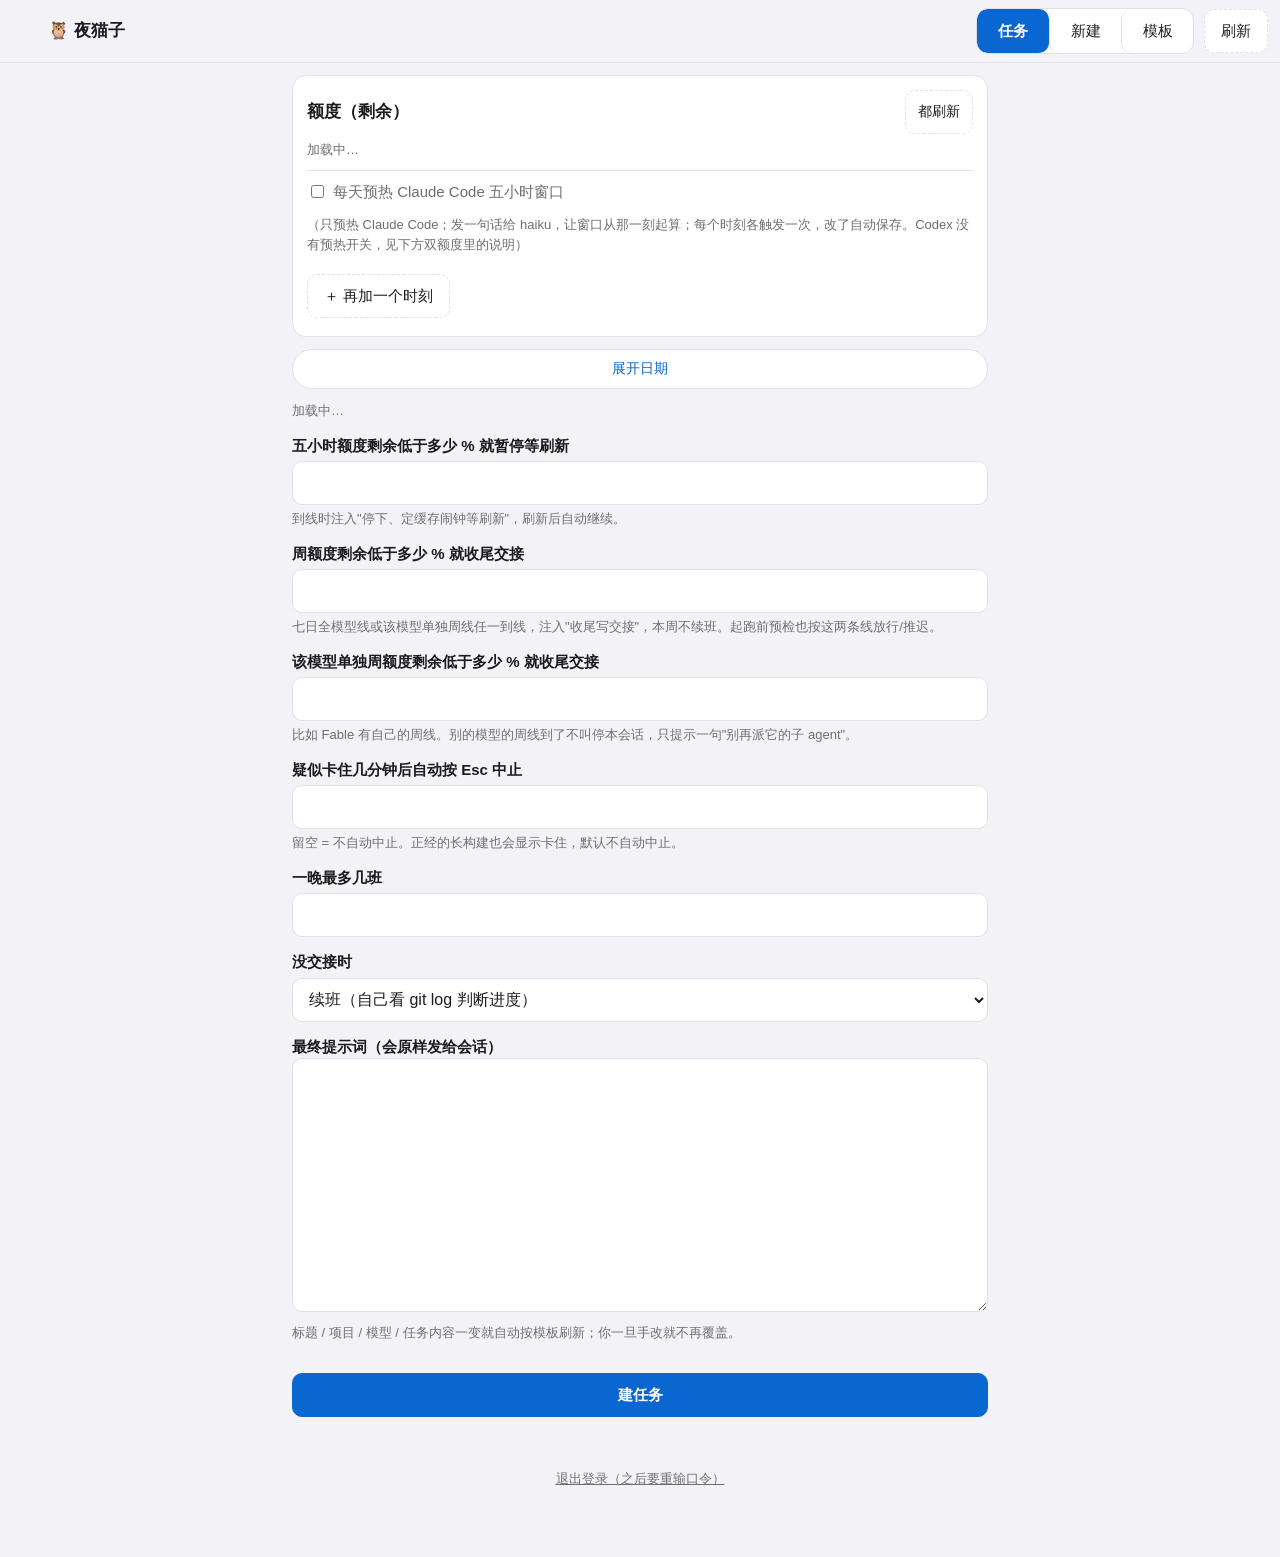
==== web/index.html @ a5b6e5a2 "S8④: 收齐模板双额度与手机交互" ====
<!doctype html>
<html lang="zh-CN">
<head>
<meta charset="utf-8">
<meta name="viewport" content="width=device-width, initial-scale=1">
<title>夜猫子 · 任务台</title>
<link rel="stylesheet" href="./style.css">
</head>
<body>
<div id="banner" role="alert"></div>

<header class="topbar">
  <a id="link-home" class="ghost home-link" hidden></a>
  <div class="brand">🦉 夜猫子</div>
  <nav class="seg" aria-label="页面切换">
    <button type="button" id="tab-tasks" aria-selected="true">任务</button>
    <button type="button" id="tab-new" aria-selected="false">新建</button>
    <button type="button" id="tab-tpl" aria-selected="false">模板</button>
  </nav>
  <button type="button" id="btn-refresh" class="ghost" title="重拉任务列表和额度缓存">刷新</button>
</header>

<div class="wrap">

  <!-- ============ 任务页 ============ -->
  <section id="view-tasks">
    <div class="card" id="quota-box">
      <div class="quota-head">
        <h2 style="margin:0">额度（剩余）</h2>
        <span class="quota-btns">
          <button type="button" id="btn-requery" class="ghost">都刷新</button>
        </span>
      </div>
      <div id="quota-body"><p class="hint">加载中…</p></div>
      <div class="warmup-row">
        <label class="inline"><input type="checkbox" id="w-enabled"> 每天预热 Claude Code 五小时窗口</label>
        <span class="hint">（只预热 Claude Code；发一句话给 haiku，让窗口从那一刻起算；每个时刻各触发一次，改了自动保存。Codex 没有预热开关，见下方双额度里的说明）</span>
      </div>
      <div id="w-times" class="warmup-times"></div>
      <button type="button" id="btn-warmup-add" class="ghost">＋ 再加一个时刻</button>
      <p id="warmup-state" class="hint"></p>
    </div>
    <div id="orphan-box" class="orphan-box" hidden></div>
    <button type="button" id="cal-toggle" class="cal-toggle">展开日期</button>
    <div id="cal-panel" class="cal-panel" hidden>
      <input type="date" id="cal-jump" class="cal-jump">
      <div class="cal-head">
        <button type="button" id="cal-prev" class="ghost cal-nav" aria-label="上个月">‹</button>
        <span id="cal-title" class="cal-title"></span>
        <button type="button" id="cal-next" class="ghost cal-nav" aria-label="下个月">›</button>
      </div>
      <div id="cal-grid" class="cal-grid"></div>
      <div id="cal-filter-hint" class="cal-filter-hint" hidden></div>
    </div>
    <div id="task-list"><p class="hint">加载中…</p></div>
  </section>

  <!-- ============ 新建 / 编辑页 ============ -->
  <section id="view-new" hidden>
    <h2 id="form-title">新建任务</h2>
    <p id="edit-hint" class="edit-hint" hidden>
      这一班正在跑：改额度线立即生效，改任务内容影响下一班，这一班的提示词不能改。
    </p>
    <form id="new-form">
      <label for="f-title"><b>标题</b></label>
      <input type="text" id="f-title" required>

      <div id="only-create">
        <label for="f-project"><b>项目</b></label>
        <select id="f-project" required></select>

        <label><b>用谁施工</b></label>
        <div class="choice-row" id="runner-radios">
          <label class="inline"><input type="radio" name="f-runner" value="claude" checked> Claude Code</label>
          <label class="inline"><input type="radio" name="f-runner" value="codex"> Codex</label>
        </div>

        <label for="f-model"><b>模型</b></label>
        <select id="f-model"></select>
        <input type="text" id="f-model-custom" placeholder="手输模型名" hidden>

        <label for="f-effort"><b>思考档位</b></label>
        <select id="f-effort"></select>
      </div>

      <label><b>触发方式</b></label>
      <div class="choice-row" id="trigger-radios">
        <label class="inline"><input type="radio" name="f-trigger" value="time" checked> 按时间</label>
        <label class="inline"><input type="radio" name="f-trigger" value="after"> 等某任务完工后</label>
      </div>

      <div id="after-box" hidden>
        <label for="f-after-task"><b>前置任务（只列各链的根任务）</b></label>
        <select id="f-after-task"></select>
        <label for="f-after-when"><b>条件</b></label>
        <select id="f-after-when">
          <option value="finished">整条链完工</option>
          <option value="ended">任一班结束（完工/退出/失败/取消都算）</option>
        </select>
        <p class="hint">到点不算数，要等前置任务整条链满足条件才起跑；前置被删会标"需要人工"。</p>
      </div>

      <div id="time-box">
        <label for="f-runat"><b>开跑时间（本地时间，必填，没有默认值）</b></label>
        <input type="datetime-local" id="f-runat" required>
        <p class="hint">留空不能提交。到点后调度器会先做预检（额度、目录信任、同目录互斥）。</p>
      </div>

      <label><b>工作树</b></label>
      <div class="choice-row">
        <label class="inline"><input type="checkbox" id="f-worktree" checked> 隔离工作树（在 <code>&lt;项目&gt;/.claude/worktrees/</code> 里施工，每班收工自动打存档点）</label>
      </div>
      <p class="hint" id="f-worktree-off-hint" hidden>老式模式：直接在项目目录施工，不打存档点；联动审稿只能关。</p>

      <div class="choice-row">
        <label class="inline"><input type="checkbox" id="f-keepalive" checked> 保活（施工/审稿会话长时间没动静时探一下；这是长期开关，运行中"暂停/恢复保活"在任务卡上单独控制）</label>
      </div>

      <div id="merge-row">
        <label for="f-mergepolicy"><b id="f-mergepolicy-label">完工后</b></label>
        <select id="f-mergepolicy">
          <option value="manual">等我合并（存档后停在工作树，由你合并或丢弃）</option>
          <option value="auto">自动合并（最后一班存档后自动并进主线）</option>
        </select>
        <p class="hint" id="f-mergepolicy-hint">不开联动审稿时，这个策略在施工班存档后就生效。</p>
      </div>

      <details class="box" id="box-review">
        <summary>联动审稿（开着才会在施工收工后自动起一班只读审查）</summary>
        <div class="choice-row">
          <label class="inline"><input type="checkbox" id="f-review-enabled"> 开启联动审稿</label>
        </div>
        <p class="hint" id="f-review-worktree-hint" hidden>老式模式（关了隔离工作树）不能联动审稿。</p>

        <div id="review-fields" hidden>
          <label><b>用谁审稿</b></label>
          <div class="choice-row" id="review-runner-radios">
            <label class="inline"><input type="radio" name="f-review-runner" value="claude" checked> Claude Code</label>
            <label class="inline"><input type="radio" name="f-review-runner" value="codex"> Codex</label>
          </div>

          <label for="f-review-model"><b>审稿模型</b></label>
          <select id="f-review-model"></select>
          <input type="text" id="f-review-model-custom" placeholder="手输模型名" hidden>

          <label for="f-review-effort"><b>审稿思考档位</b></label>
          <select id="f-review-effort"></select>

          <label for="f-review-maxrounds"><b>最多自动返工几次</b></label>
          <input type="number" id="f-review-maxrounds" min="1" step="1">
          <p class="hint">到线后需要在任务卡上点"继续"放行一轮，不会一直自动返工下去。</p>

          <label><b>审稿人没额度时</b></label>
          <div class="choice-row">
            <label class="inline"><input type="radio" name="f-review-onnoquota" value="release" checked> 施工先收工（等审稿方有额度再另起一班审）</label>
            <label class="inline"><input type="radio" name="f-review-onnoquota" value="hold"> 施工保活等（窗口留着，省一次重开）</label>
          </div>

          <label for="f-review-criteria"><b>通过标准补充一句（可空）</b></label>
          <textarea id="f-review-criteria" rows="3" placeholder="留空只用默认通过标准"></textarea>
        </div>
      </details>

      <label for="f-text"><b>任务内容</b></label>
      <textarea id="f-text" class="tall" rows="8" required
        placeholder="要干活的完整说明，会原样放进提示词"></textarea>

      <details class="box" id="box-guards">
        <summary>上下文与换班</summary>
        <label for="f-warntokens"><b>警戒线 tokens</b></label>
        <input type="number" id="f-warntokens" min="1000" step="1000">
        <p class="hint">留空或改模型会自动按「比例 × 该模型上下文上限」重算；一旦手改就不再跟着变。</p>

        <label for="f-warntext"><b>到线时注入的话</b></label>
        <textarea id="f-warntext" rows="4"></textarea>

        <label for="f-sessionleft"><b>五小时额度剩余低于多少 % 就暂停等刷新</b></label>
        <input type="number" id="f-sessionleft" min="0" max="100" step="1">
        <p class="hint">到线时注入"停下、定缓存闹钟等刷新"，刷新后自动继续。</p>

        <label for="f-weekleft"><b>周额度剩余低于多少 % 就收尾交接</b></label>
        <input type="number" id="f-weekleft" min="0" max="100" step="1">
        <p class="hint">七日全模型线或该模型单独周线任一到线，注入"收尾写交接"，本周不续班。起跑前预检也按这两条线放行/推迟。</p>

        <label for="f-modelleft"><b>该模型单独周额度剩余低于多少 % 就收尾交接</b></label>
        <input type="number" id="f-modelleft" min="0" max="100" step="1">
        <p class="hint">比如 Fable 有自己的周线。别的模型的周线到了不叫停本会话，只提示一句"别再派它的子 agent"。</p>

        <label for="f-autointerrupt"><b>疑似卡住几分钟后自动按 Esc 中止</b></label>
        <input type="number" id="f-autointerrupt" min="1" step="1">
        <p class="hint">留空 = 不自动中止。正经的长构建也会显示卡住，默认不自动中止。</p>

        <label for="f-chainmax"><b>一晚最多几班</b></label>
        <input type="number" id="f-chainmax" min="1" max="20" step="1">

        <label for="f-nohandover"><b>没交接时</b></label>
        <select id="f-nohandover">
          <option value="continue">续班（自己看 git log 判断进度）</option>
          <option value="stop">停下等我（标 needs_attention）</option>
        </select>
      </details>

      <div id="prompt-box">
        <div class="prompt-head">
          <label for="f-prompt"><b>最终提示词（会原样发给会话）</b></label>
          <span id="tag-edited" class="tag-edited">已手改</span>
          <button type="button" id="btn-regen" class="ghost" hidden>按模板重新生成</button>
        </div>
        <textarea id="f-prompt" class="mono tall" rows="10" required></textarea>
        <p class="hint">标题 / 项目 / 模型 / 任务内容一变就自动按模板刷新；你一旦手改就不再覆盖。</p>
      </div>

      <p id="new-err" class="err" role="alert"></p>
      <button type="submit" id="new-submit" class="primary" style="width:100%">建任务</button>
    </form>
  </section>

        <label for="f-sessionleft"><b>五小时额度剩余低于多少 % 就暂停等刷新</b></label>
        <input type="number" id="f-sessionleft" min="0" max="100" step="1">
        <p class="hint">到线时注入"停下、定缓存闹钟等刷新"，刷新后自动继续。</p>

        <label for="f-weekleft"><b>周额度剩余低于多少 % 就收尾交接</b></label>
        <input type="number" id="f-weekleft" min="0" max="100" step="1">
        <p class="hint">七日全模型线或该模型单独周线任一到线，注入"收尾写交接"，本周不续班。起跑前预检也按这两条线放行/推迟。</p>

        <label for="f-modelleft"><b>该模型单独周额度剩余低于多少 % 就收尾交接</b></label>
        <input type="number" id="f-modelleft" min="0" max="100" step="1">
        <p class="hint">比如 Fable 有自己的周线。别的模型的周线到了不叫停本会话，只提示一句"别再派它的子 agent"。</p>

        <label for="f-autointerrupt"><b>疑似卡住几分钟后自动按 Esc 中止</b></label>
        <input type="number" id="f-autointerrupt" min="1" step="1">
        <p class="hint">留空 = 不自动中止。正经的长构建也会显示卡住，默认不自动中止。</p>

        <label for="f-chainmax"><b>一晚最多几班</b></label>
        <input type="number" id="f-chainmax" min="1" max="20" step="1">

        <label for="f-nohandover"><b>没交接时</b></label>
        <select id="f-nohandover">
          <option value="continue">续班（自己看 git log 判断进度）</option>
          <option value="stop">停下等我（标 needs_attention）</option>
        </select>
      </details>

      <div id="prompt-box">
        <div class="prompt-head">
          <label for="f-prompt"><b>最终提示词（会原样发给会话）</b></label>
          <span id="tag-edited" class="tag-edited">已手改</span>
          <button type="button" id="btn-regen" class="ghost" hidden>按模板重新生成</button>
        </div>
        <textarea id="f-prompt" class="mono tall" rows="10" required></textarea>
        <p class="hint">标题 / 项目 / 模型 / 任务内容一变就自动按模板刷新；你一旦手改就不再覆盖。</p>
      </div>

      <p id="new-err" class="err" role="alert"></p>
      <button type="submit" id="new-submit" class="primary" style="width:100%">建任务</button>
    </form>
  </section>

  <!-- ============ 模板页 ============ -->
  <section id="view-tpl" hidden>
    <p class="hint">下面按用途分了组；每条文案下面写着它的占位符和真实用途，改完统一点最下面「保存模板」。</p>

    <h2 class="tpl-group">施工</h2>

    <h3>提示词模板</h3>
    <p class="hint">占位符：{task} {title} {project_path} {context_limit} {worktree_instruction}（工作树任务渲染成"只在当前工作树施工、不要 commit"的前言，老式任务为空）。新建任务时的默认提示词就是这条模板渲染出来的。</p>
    <textarea id="t-prompt" class="mono tall" rows="8"></textarea>

    <h3>续班模板</h3>
    <p class="hint">占位符：{task} {shift} {handover} {title} {project_path} {context_limit} {worktree_instruction}（系统自动填，改文案别删花括号）。同角色续班（上下文/额度到线换下一班）时用这条渲染提示词。</p>
    <textarea id="t-chain" class="tall" rows="6"></textarea>

    <h3>到线注入的话</h3>
    <p class="hint">占位符：{ctx_k} {limit_k} {handover_path} {commit_step}（工作树任务渲染为空，老式任务渲染成"把未提交的改动 commit；"）。上下文逼近警戒线时敲给施工窗口的提醒。</p>
    <textarea id="t-warntext" class="tall" rows="6"></textarea>

    <h3>疑似卡住自动中止后的自检提示</h3>
    <p class="hint">占位符：{stuck_minutes} 卡住的分钟数。Esc 只能打断当前这一轮，不会触发它自己收尾（Claude Code 官方说明：Stop 不认用户中断），所以按完 Esc 会紧接着把这段话敲进去起一个新轮次，让它自己判断刚才卡在哪、要不要继续。</p>
    <textarea id="t-stuckinterrupt" class="tall" rows="4"></textarea>

    <h2 class="tpl-group">额度</h2>

    <h3>五小时额度到线：暂停等刷新</h3>
    <p class="hint">占位符：{session_left} 剩余% · {session_line_left} 线（剩余%）· {resets_in} 几分钟后刷新 · {alarm_plan} 闹钟排法（系统自动填）。Claude Code 任务用这条；用 ScheduleWakeup 自己缓存闹钟。</p>
    <textarea id="t-quotapause" class="tall" rows="5"></textarea>

    <h3>周额度到线：收尾交接</h3>
    <p class="hint">占位符：{week_left} 剩余% · {week_line_left} 线（剩余%）· {model_line_left} 单模型线（剩余%）· {model_note} 单模型周线说明 · {handover_path} · {commit_step}</p>
    <textarea id="t-quotawrap" class="tall" rows="5"></textarea>

    <h3>别的模型周额度到线：只提示</h3>
    <p class="hint">占位符：{label} 模型名 · {left} 剩余% · {line_left} 线（剩余%）。本会话不停，只叫它别派那个模型的子 agent。</p>
    <textarea id="t-quotaother" class="tall" rows="4"></textarea>

    <h3>Codex 五小时额度到线：暂停等刷新</h3>
    <p class="hint">占位符：{session_left} {session_line_left} {resets_at}（系统自动填）。Codex 没有 ScheduleWakeup，到点/刷新都要调度器主动敲窗口，所以这条跟"恢复"是配对的两句话。</p>
    <textarea id="t-codexquotapause" class="tall" rows="4"></textarea>

    <h3>Codex 额度刷新后恢复</h3>
    <p class="hint">没有占位符，原样发送。调度器判定五小时额度应已刷新时敲给暂停中的 Codex 会话。</p>
    <textarea id="t-codexresume" class="tall" rows="3"></textarea>

    <h2 class="tpl-group">审稿与返工</h2>

    <h3>审稿班提示词</h3>
    <p class="hint">占位符：{task} {title} {project_path} {base_ref} {diff_command} {build_handover} {previous_review} {round} {criteria} {stop_build_hint}（系统自动填）。只读审查，最终回复正文就是审稿意见，末行严格写 NEXT: done / fix / pending。</p>
    <textarea id="t-review" class="mono tall" rows="8"></textarea>

    <h3>返工班提示词</h3>
    <p class="hint">占位符：{task} {title} {project_path} {round} {review} {context_limit} {worktree_instruction}（系统自动填）。审稿 NEXT: fix 后，下一轮返工班拿这条模板渲染的提示词。</p>
    <textarea id="t-reviewfix" class="mono tall" rows="6"></textarea>

    <h3>审稿通过标准（默认文案）</h3>
    <p class="hint">任务里没单独补一句时用这条；{criteria} 占位符即渲染这段文本；新建页"联动审稿"折叠区的"通过标准补充一句"会接在这条后面。</p>
    <textarea id="t-reviewcriteria" class="tall" rows="3"></textarea>

    <h3>审稿班额度到线收尾</h3>
    <p class="hint">占位符：{week_left} {week_line_left} {model_line_left} {model_note}。叫它把已看到的意见写进最终回复正文、末行 NEXT: pending，不叫它写交接文件。</p>
    <textarea id="t-reviewwrapup" class="tall" rows="4"></textarea>

    <h3>审稿通过后敲给施工班的话</h3>
    <p class="hint">审稿 NEXT: done 且施工班还 held 着时敲给它的一句话，原样发送、没有占位符。</p>
    <textarea id="t-reviewstopbuild" class="tall" rows="3"></textarea>

    <h3>审稿额度刷新后恢复</h3>
    <p class="hint">没有占位符，原样发送。审稿方因为 review.on_no_quota=hold 停在 held 等额度，额度应已刷新时敲这句，跟"审稿通过后"那句不是同一件事。</p>
    <textarea id="t-reviewresume" class="tall" rows="3"></textarea>

    <h3>"我来看"打断审稿后的继续</h3>
    <p class="hint">没有占位符，原样发送。跟上一条"额度刷新"文案不同——这条明确是"工头看完了继续"，不提额度。任务卡上点"继续"、目标是被打断到一半的审稿班时用这句。</p>
    <textarea id="t-reviewholdresume" class="tall" rows="3"></textarea>

    <h3>"我来看"打断施工后的继续</h3>
    <p class="hint">没有占位符，原样发送。跟审稿那条是分开的两句——施工的协议是交接文件末行 NEXT: done/continue，不提 verdict。任务卡上点"继续"、目标是被打断到一半的施工班时用这句。</p>
    <textarea id="t-buildholdresume" class="tall" rows="3"></textarea>

    <h2 class="tpl-group">暂停与保活</h2>

    <h3>"我来看"生效时投给两边的话</h3>
    <p class="hint">按"我来看"时敲给当前活窗口（施工或审稿，谁活着敲谁）的一句话，原样发送、没有占位符。</p>
    <textarea id="t-hold" class="tall" rows="3"></textarea>

    <h3>"继续"时投给施工班的话（旧版通用恢复）</h3>
    <p class="hint">没有占位符，原样发送。历史遗留的通用恢复文案；S7 起"我来看"打断的恢复走上面两条更明确的文案，这条继续保留兼容。</p>
    <textarea id="t-resume" class="tall" rows="3"></textarea>

    <h3>Claude Code 保活探针</h3>
    <p class="hint">没有占位符，原样发送。施工/审稿会话长时间没动静（默认 50 分钟）时敲这一句，简短回一句即可，不算真正干活。</p>
    <textarea id="t-keepaliveclaude" class="tall" rows="3"></textarea>

    <div id="box-keepalivecodex" hidden>
      <h3>Codex 保活探针</h3>
      <p class="hint">没有占位符，原样发送。Codex 会话没动静（默认 25 分钟）时敲这一句，请它读一下登记的后台任务状态再简短回复。</p>
      <textarea id="t-keepalivecodex" class="tall" rows="3"></textarea>
    </div>

    <h2 class="tpl-group">停后台</h2>

    <h3>Claude Code 停后台指令</h3>
    <p class="hint">点任务卡上的「停后台」时敲进会话的话，原样发送、没有占位符。Claude Code 用 TaskStop 停掉子 agent 与后台任务。</p>
    <textarea id="t-stopbg" class="tall" rows="4"></textarea>

    <h3>Codex 停后台指令</h3>
    <p class="hint">没有占位符，原样发送。Codex 没有 TaskStop，改叫它自己用 background_runner 的 list/stop 逐个停掉登记的后台进程。</p>
    <textarea id="t-codexstopbg" class="tall" rows="4"></textarea>

    <p id="tpl-note" class="ok-note" role="status"></p>
    <button type="button" id="btn-save-tpl" class="primary" style="width:100%">保存模板</button>
  </section>

  <p class="foot"><button type="button" id="btn-logout" class="link-btn">退出登录（之后要重输口令）</button></p>
</div>

<!-- ============ 捎话弹层 ============ -->
<div id="msg-overlay" class="overlay msg-overlay">
  <div class="msg-card">
    <div class="overlay-bar">
      <span class="t" id="msg-title">捎话</span>
      <button type="button" id="btn-msg-close">关闭</button>
    </div>
    <textarea id="msg-text" rows="6" placeholder="要捎给会话的话（发送时多行会折成一行）"></textarea>
    <p class="hint">立即发送会把文本敲进会话输入框，它下一轮就能看到；草稿先存着不动会话。</p>
    <div class="msg-btns">
      <button type="button" id="btn-msg-send" class="primary">立即发送</button>
      <button type="button" id="btn-msg-save">保存暂不发送</button>
      <button type="button" id="btn-msg-delete" class="danger">删草稿</button>
    </div>
  </div>
</div>

<!-- ============ 直接返工弹层（S8③，独立于捎话弹层） ============ -->
<div id="fixnow-overlay" class="overlay msg-overlay">
  <div class="msg-card">
    <div class="overlay-bar">
      <span class="t" id="fixnow-title">直接返工</span>
      <button type="button" id="btn-fixnow-close">关闭</button>
    </div>
    <textarea id="fixnow-text" rows="6" placeholder="要返工哪些问题（留空则复用这一轮已有的审稿意见，没有就会报错）"></textarea>
    <p class="hint">提交后不等审稿完成，直接带这份意见起下一轮返工；仍受返工上限和"同时只能有一班在跑"的约束。</p>
    <div class="msg-btns">
      <button type="button" id="btn-fixnow-send" class="primary">提交返工</button>
    </div>
  </div>
</div>

<!-- ============ 屏幕快照遮罩 ============ -->
<div id="screen-overlay" class="overlay">
  <div class="overlay-bar">
    <span class="t" id="screen-title">屏幕快照</span>
    <span class="hint" style="color:#9aa">每 5 秒自动刷新</span>
    <button type="button" id="btn-screen-close">关闭</button>
  </div>
  <pre id="screen-text">加载中…</pre>
</div>

<script src="./app.js"></script>
</body>
</html>
---- web/style.css ----
/* 夜班前端样式：系统字体栈、深浅两套变量、手机优先。
   点按区域一律 ≥44px 高，字号 ≥15px。 */

:root {
  --bg: #f2f2f7;
  --card: #ffffff;
  --text: #1c1c1e;
  --muted: #6e6e73;
  --line: #e0e0e6;
  --accent: #0a66d0;
  --accent-weak: #e3eefc;
  --ok: #1f9d4d;
  --warn: #b97900;
  --warn-bg: #fdf3d7;
  --danger: #c81e1e;
  --danger-bg: #fde8e8;
  --purple: #7627bb;
  --chip-sched: #6e6e73;
  --chip-done: #48484a;
  --chip-cancel: #9a9aa0;
  --screen-bg: #0c0c0f;
  --screen-text: #d6f2d6;
}

@media (prefers-color-scheme: dark) {
  :root {
    --bg: #000000;
    --card: #1c1c1e;
    --text: #f2f2f7;
    --muted: #98989d;
    --line: #38383a;
    --accent: #409cff;
    --accent-weak: #10263f;
    --ok: #30d158;
    --warn: #ffd60a;
    --warn-bg: #3a3009;
    --danger: #ff6961;
    --danger-bg: #3d1210;
    --purple: #bf7af0;
    --chip-sched: #98989d;
    --chip-done: #d1d1d6;
    --chip-cancel: #6e6e73;
    --screen-bg: #000000;
    --screen-text: #d6f2d6;
  }
}

* { box-sizing: border-box; }

html, body {
  margin: 0;
  padding: 0;
  background: var(--bg);
  color: var(--text);
  font-family: -apple-system, BlinkMacSystemFont, "PingFang SC", "Hiragino Sans GB",
    "Microsoft YaHei", "Segoe UI", Roboto, sans-serif;
  font-size: 16px;
  line-height: 1.5;
}

.wrap { max-width: 720px; margin: 0 auto; padding: 0 12px 32px; }

h1 { font-size: 20px; margin: 16px 0 8px; }
h2 { font-size: 17px; margin: 20px 0 8px; }

/* ---------- 顶栏与分段切换 ---------- */

.topbar {
  position: sticky;
  top: 0;
  z-index: 20;
  background: var(--bg);
  border-bottom: 1px solid var(--line);
  padding: 8px 12px;
  display: flex;
  align-items: center;
  gap: 10px;
  flex-wrap: wrap;
}
.brand { font-weight: 700; font-size: 17px; margin-right: auto; }

.seg {
  display: flex;
  background: var(--card);
  border: 1px solid var(--line);
  border-radius: 12px;
  overflow: hidden;
}
.seg button {
  min-height: 44px;
  min-width: 72px;
  padding: 0 16px;
  border: 0;
  background: transparent;
  color: var(--text);
  font-size: 15px;
  cursor: pointer;
}
.seg button + button { border-left: 1px solid var(--line); }
.seg button[aria-selected="true"] {
  background: var(--accent);
  color: #fff;
  font-weight: 600;
}

/* ---------- 表单与按钮 ---------- */

button, .btn {
  min-height: 44px;
  padding: 10px 16px;
  font-size: 15px;
  border-radius: 10px;
  border: 1px solid var(--line);
  background: var(--card);
  color: var(--text);
  cursor: pointer;
  touch-action: manipulation;
  -webkit-tap-highlight-color: transparent;
}
button:active { opacity: 0.7; }
button.primary:active, button.danger.solid:active { opacity: 0.85; transform: scale(0.98); }
button.primary {
  background: var(--accent);
  border-color: var(--accent);
  color: #fff;
  font-weight: 600;
}
button.danger { color: var(--danger); border-color: var(--danger); background: transparent; }
button.ghost { border-style: dashed; }
button:disabled { opacity: 0.5; cursor: default; }

label { display: block; font-size: 15px; margin: 14px 0 4px; color: var(--muted); }
label b { color: var(--text); font-weight: 600; }

input[type="text"], input[type="password"], input[type="number"],
input[type="datetime-local"], select, textarea {
  width: 100%;
  min-height: 44px;
  padding: 10px 12px;
  font-size: 16px;
  font-family: inherit;
  color: var(--text);
  background: var(--card);
  border: 1px solid var(--line);
  border-radius: 10px;
}
textarea { min-height: 96px; resize: vertical; line-height: 1.45; }
textarea.tall { min-height: 150px; }
textarea.mono { font-family: ui-monospace, SFMono-Regular, Menlo, Consolas, monospace; }

input:focus, select:focus, textarea:focus, button:focus-visible {
  outline: 2px solid var(--accent);
  outline-offset: 1px;
}

.hint { font-size: 13px; color: var(--muted); margin: 4px 0; }
.err { color: var(--danger); font-size: 15px; margin: 8px 0; min-height: 1em; }
.ok-note { color: var(--ok); font-size: 15px; margin: 8px 0; }

/* ---------- 卡片 ---------- */

.card {
  background: var(--card);
  border: 1px solid var(--line);
  border-radius: 14px;
  padding: 14px;
  margin: 12px 0;
}
.card.flash { outline: 2px solid var(--accent); }

.task-head { display: flex; align-items: baseline; gap: 8px; flex-wrap: wrap; }
.task-title { font-size: 16px; font-weight: 600; }
.task-id { font-size: 12px; color: var(--muted); font-family: ui-monospace, Menlo, Consolas, monospace; }
.task-meta { font-size: 14px; color: var(--muted); margin-top: 4px; }

.chip {
  display: inline-block;
  font-size: 13px;
  font-weight: 600;
  color: #fff;
  border-radius: 999px;
  padding: 2px 10px;
  background: var(--chip-sched);
  white-space: nowrap;
}
.chip.st-scheduled { background: var(--chip-sched); }
.chip.st-postponed { background: var(--warn); color: #201a00; }
.chip.st-launching, .chip.st-working { background: var(--accent); }
.chip.st-waiting_background, .chip.st-waiting_wakeup { background: var(--purple); }
.chip.st-idle { background: var(--ok); }
.chip.st-exited, .chip.st-finished { background: var(--chip-done); }
.chip.st-failed, .chip.st-needs_attention, .chip.st-chain_exhausted { background: var(--danger); }
.chip.st-cancelled { background: var(--chip-cancel); }
.chip.st-chained { background: var(--accent); }
/* S5③：工作树收尾三态 */
.chip.st-awaiting_merge { background: var(--warn); color: #201a00; }
.chip.st-merged { background: var(--ok); }
.chip.st-discarded { background: var(--chip-cancel); }
/* S7/S8③：held（会话活着但明确不施工，等审稿/等返工/"我来看"打断）+
   阶段签复用同色但另开一类，跟原始 state chip 区分开 */
.chip.st-held { background: var(--purple); }
.chip.phase-chip { border: 1px solid rgba(255,255,255,0.5); }

.task-when { font-size: 15px; margin-top: 8px; }
.task-when .count { color: var(--accent); font-weight: 600; }

/* ---------- 进度条 ---------- */

.bar {
  height: 6px;
  border-radius: 999px;
  background: var(--line);
  overflow: hidden;
  margin: 6px 0 2px;
}
.bar > i {
  display: block;
  height: 100%;
  border-radius: 999px;
  background: var(--ok);
}
.bar > i.mid { background: var(--warn); }
.bar > i.high { background: var(--danger); }
.bar-label { font-size: 13px; color: var(--muted); display: flex; justify-content: space-between; }

.quota-line { font-size: 14px; color: var(--muted); margin-top: 6px; }

/* ---------- 折叠 / 截断 ---------- */

details.events { margin-top: 8px; font-size: 14px; }
details.events summary { cursor: pointer; color: var(--muted); min-height: 32px; line-height: 32px; }
details.events pre {
  margin: 4px 0 0;
  padding: 8px;
  background: var(--screen-bg);
  color: var(--screen-text);
  border-radius: 8px;
  font-size: 12px;
  overflow-x: auto;
  max-height: 200px;
  overflow-y: auto;
}

.lastmsg {
  font-size: 14px;
  margin-top: 8px;
  white-space: pre-wrap;
  word-break: break-word;
}
.lastmsg.clamp {
  display: -webkit-box;
  -webkit-line-clamp: 2;
  -webkit-box-orient: vertical;
  overflow: hidden;
  cursor: pointer;
}

.warn-reason { color: var(--danger); font-size: 14px; margin: 6px 0 0; white-space: pre-wrap; }

.actions { display: flex; gap: 8px; flex-wrap: wrap; margin-top: 12px; }
.actions button { min-width: 96px; }

/* S8③：审稿配方行——跟施工行同款 task-meta 字号，颜色区分开一点 */
.review-meta { color: var(--purple); }

/* S8③：每轮详情——折叠区，手机上不横滚 */
.pipeline-detail { margin-top: 10px; border-top: 1px solid var(--line); padding-top: 6px; }
.pipeline-detail summary {
  cursor: pointer; min-height: 44px; line-height: 44px; color: var(--muted); font-size: 14px;
  touch-action: manipulation;
}
.pipeline-detail-body { padding-top: 4px; }
.pipeline-round { margin: 8px 0; padding: 8px 10px; background: var(--bg); border-radius: 10px; }
.pipeline-round h4 { margin: 0 0 6px; font-size: 13px; color: var(--muted); font-weight: 600; }
.pipeline-doc { margin: 6px 0; font-size: 13px; overflow-wrap: anywhere; }
.pipeline-doc pre {
  white-space: pre-wrap;
  overflow-wrap: anywhere;
  overflow-x: hidden;
  margin: 4px 0 0;
  padding: 8px;
  background: var(--card);
  border: 1px solid var(--line);
  border-radius: 8px;
  font-size: 12.5px;
}
.pipeline-doc.mono {
  font-family: ui-monospace, SFMono-Regular, Menlo, Consolas, monospace;
  cursor: pointer;
  color: var(--accent);
  min-height: 44px;
  line-height: 44px;
  touch-action: manipulation;
}

/* ---------- 新建页 ---------- */

fieldset.box {
  border: 1px solid var(--line);
  border-radius: 12px;
  margin: 14px 0 0;
  padding: 4px 14px 14px;
}
fieldset.box summary { cursor: pointer; min-height: 44px; line-height: 44px; font-weight: 600; }

/* S8②：details.box 用的是原生 <details>，不是 fieldset，选择器要覆盖到 */
details.box {
  border: 1px solid var(--line);
  border-radius: 12px;
  margin: 14px 0 0;
  padding: 4px 14px 14px;
}
details.box summary { cursor: pointer; min-height: 44px; line-height: 44px; font-weight: 600; }
#review-fields { margin-top: 6px; padding-left: 12px; border-left: 2px solid var(--line); }

.prompt-head { display: flex; align-items: center; gap: 8px; flex-wrap: wrap; margin-top: 14px; }
.prompt-head label { margin: 0; }
.tag-edited {
  display: none;
  font-size: 13px;
  color: var(--warn);
  border: 1px solid var(--warn);
  border-radius: 999px;
  padding: 2px 10px;
}
.tag-edited.show { display: inline-block; }

/* ---------- 屏幕快照遮罩 ---------- */

.overlay {
  position: fixed;
  inset: 0;
  z-index: 50;
  background: var(--screen-bg);
  display: none;
  flex-direction: column;
}
.overlay.show { display: flex; }
.overlay .overlay-bar {
  display: flex;
  align-items: center;
  gap: 10px;
  padding: 8px 12px;
  color: var(--screen-text);
  border-bottom: 1px solid #222;
}
.overlay .overlay-bar .t { font-weight: 600; margin-right: auto; }
.overlay pre {
  flex: 1;
  margin: 0;
  padding: 10px;
  color: var(--screen-text);
  font-family: ui-monospace, SFMono-Regular, Menlo, Consolas, monospace;
  font-size: 13px;
  line-height: 1.4;
  overflow: auto;
  white-space: pre;
}

/* ---------- 错误横幅 / 全屏提示 ---------- */

#banner {
  display: none;
  position: fixed;
  top: 0; left: 0; right: 0;
  z-index: 99;
  background: var(--danger);
  color: #fff;
  text-align: center;
  padding: 12px;
  font-size: 15px;
}
#banner.show { display: block; }

/* ---------- 登录 / 设置页 ---------- */

.auth-box { max-width: 380px; margin: 48px auto 0; padding: 0 16px; }
.auth-box h1 { text-align: center; }
.auth-box .note { font-size: 14px; color: var(--muted); margin-top: 12px; }
.auth-box button[type="submit"] { width: 100%; margin-top: 16px; }

/* 顶栏可选的"回主站"链接（config.http.home_link） */
.home-link { text-decoration: none; display: inline-flex; align-items: center; min-height: 44px; padding: 0 10px; margin-right: 6px; color: var(--muted); font-size: 15px; }

/* 页脚的退出登录：小字、不抢眼（8/28 工头把顶栏"退出"当成了返回） */
.foot { text-align: center; margin: 40px 0 24px; }
.link-btn { background: none; border: none; color: var(--muted); font-size: 13px; text-decoration: underline; min-height: 44px; padding: 0 12px; }

/* 额度卡头部：标题 + 两个按钮 */
.quota-head { display: flex; align-items: center; justify-content: space-between; gap: 8px; flex-wrap: wrap; margin-bottom: 6px; }
.quota-btns { display: flex; gap: 6px; }
.quota-btns button { min-height: 40px; padding: 0 12px; font-size: 14px; }

.bar-block { margin-bottom: 8px; }
.bar-resets { font-size: 12px; color: var(--muted); margin-top: 3px; }

/* S6⑤：额度卡两家（Claude/Codex）各一块 */
.quota-runner { margin-bottom: 14px; }
.quota-runner:last-child { margin-bottom: 0; }
.quota-runner h3 { margin: 0 0 6px; font-size: 14px; color: var(--muted); font-weight: 600; }

/* S6⑤：卡片头部"施工：Codex · 模型" */
.runner-chip { background: var(--chip-sched); }

.warmup-row { display: flex; align-items: center; gap: 8px; flex-wrap: wrap; margin-top: 10px; padding-top: 10px; border-top: 1px solid var(--line, #8884); }
.warmup-row label.inline { display: inline-flex; align-items: center; gap: 6px; margin: 0; }
.warmup-row input[type="time"] { padding: 0 8px; }

/* 换班链：一张卡里列各班 */
.shifts { display: flex; flex-wrap: wrap; gap: 6px 14px; margin: 6px 0 2px; font-size: 13px; color: var(--muted); }
.shift-item { display: inline-flex; align-items: center; gap: 4px; }
.shift-item .chip { font-size: 12px; padding: 1px 8px; }

.warmup-times { display: flex; flex-direction: column; gap: 6px; margin: 8px 0; }
.warmup-times .row { display: flex; align-items: center; gap: 8px; }
.warmup-times input[type="time"] { width: auto; min-height: 40px; padding: 0 8px; }
.warmup-times .x { min-height: 40px; min-width: 40px; }

/* ---------- S4③：触发方式单选 / 编辑模式 ---------- */

.choice-row { display: flex; gap: 18px; flex-wrap: wrap; }
.choice-row label.inline {
  display: inline-flex;
  align-items: center;
  gap: 6px;
  margin: 6px 0;
  color: var(--text);
}

.edit-hint {
  background: var(--accent-weak);
  border: 1px solid var(--accent);
  border-radius: 10px;
  padding: 8px 12px;
  font-size: 14px;
  margin: 10px 0 0;
}

.stuck-chip { background: var(--warn); color: #201a00; }

/* 卡住时中止按钮高亮：实心红 */
button.danger.solid { background: var(--danger); border-color: var(--danger); color: #fff; font-weight: 600; }

.draft-line {
  font-size: 14px;
  margin-top: 8px;
  color: var(--warn);
  cursor: pointer;
  word-break: break-all;
}

/* ---------- S5③：工作树卡片行 / 孤儿提示 ---------- */

.task-wt {
  display: flex;
  align-items: baseline;
  gap: 8px;
  flex-wrap: wrap;
  margin-top: 6px;
  font-size: 13px;
}
.wt-branch {
  font-family: ui-monospace, SFMono-Regular, Menlo, Consolas, monospace;
  font-weight: 600;
  cursor: pointer;
  min-height: 32px;
  line-height: 32px;
  border-bottom: 1px dashed var(--accent);
  color: var(--accent);
  touch-action: manipulation;
}
.wt-branch:active { opacity: 0.6; }
.wt-path {
  color: var(--muted);
  word-break: break-all;
  font-family: ui-monospace, SFMono-Regular, Menlo, Consolas, monospace;
}

.orphan-box {
  border: 1px solid var(--danger);
  background: var(--danger-bg);
}
.orphan-details summary {
  cursor: pointer;
  min-height: 44px;
  line-height: 44px;
  font-weight: 600;
  color: var(--danger);
}
.orphan-item {
  padding: 8px 0;
  border-top: 1px solid var(--line);
  font-size: 14px;
  word-break: break-all;
}
.orphan-path { margin-top: 2px; }
.mono { font-family: ui-monospace, SFMono-Regular, Menlo, Consolas, monospace; }

/* ---------- S4③：捎话弹层 ---------- */

.msg-overlay {
  justify-content: center;
  align-items: center;
  background: rgba(0, 0, 0, 0.6);
  padding: 16px;
}
.msg-card {
  background: var(--card);
  color: var(--text);
  border-radius: 14px;
  padding: 14px;
  width: 100%;
  max-width: 560px;
  display: flex;
  flex-direction: column;
}
.msg-card .overlay-bar {
  color: var(--text);
  border-bottom: 1px solid var(--line);
  margin-bottom: 10px;
  padding: 0 0 8px;
}
.msg-btns { display: flex; gap: 8px; flex-wrap: wrap; margin-top: 8px; }
.msg-btns button { flex: 1; min-width: 120px; }

/* ---------- 日期栏 ---------- */

.cal-toggle {
  display: block;
  width: 100%;
  min-height: 40px;
  margin: 12px 0;
  padding: 0 14px;
  background: var(--card);
  border: 1px solid var(--line);
  border-radius: 999px;
  color: var(--accent);
  font-size: 14px;
  text-align: center;
  touch-action: manipulation;
}
.cal-panel {
  background: var(--card);
  border: 1px solid var(--line);
  border-radius: 14px;
  padding: 10px 14px 14px;
  margin: -4px 0 12px;
}
.cal-jump {
  display: block;
  width: 100%;
  min-height: 44px;
  margin-bottom: 10px;
  padding: 8px 10px;
  background: var(--card);
  color: var(--text);
  border: 1px solid var(--line);
  border-radius: 10px;
  font-size: 15px;
  color-scheme: light dark;
}
.cal-head {
  display: flex;
  align-items: center;
  justify-content: space-between;
  margin-bottom: 6px;
}
.cal-title { font-size: 15px; font-weight: 600; }
.cal-nav {
  min-width: 44px;
  min-height: 44px;
  font-size: 18px;
  line-height: 1;
}
.cal-grid {
  display: grid;
  grid-template-columns: repeat(7, 1fr);
  gap: 2px;
  text-align: center;
}
.cal-dow { font-size: 12px; color: var(--muted); padding: 4px 0; }
.cal-day {
  position: relative;
  min-height: 40px;
  display: flex;
  align-items: center;
  justify-content: center;
  font-size: 14px;
  border-radius: 10px;
  color: var(--muted);
  background: transparent;
  border: none;
  touch-action: manipulation;
}
.cal-day.pad { visibility: hidden; }
.cal-day.has-task {
  color: var(--text);
  font-weight: 600;
  cursor: pointer;
}
.cal-day.has-task:active { background: var(--accent-weak); }
.cal-day.no-task { cursor: default; }
.cal-day.today { outline: 1.5px solid var(--accent); outline-offset: -1.5px; }
.cal-day.selected { background: var(--accent); color: #fff; }
.cal-filter-hint {
  display: flex;
  align-items: center;
  justify-content: space-between;
  margin-top: 8px;
  padding-top: 8px;
  border-top: 1px solid var(--line);
  font-size: 14px;
  color: var(--muted);
}
.cal-filter-hint button { min-height: 36px; padding: 0 10px; font-size: 13px; }

/* ---------- S8④：模板页分组 / 忙碌按钮 / 手机总收口 ---------- */

.tpl-group {
  margin-top: 28px;
  padding-top: 10px;
  border-top: 2px solid var(--accent);
  color: var(--accent);
}
.tpl-group:first-of-type { margin-top: 20px; }
#view-tpl h3 { font-size: 15px; margin: 16px 0 4px; }

/* 请求进行中禁用态：不只靠颜色变浅，光标也明确变化 */
button[aria-busy="true"] { cursor: progress; }

/* 320–430px 宽度：卡片内文字/分支名/交接正文一律允许在任意字符处折行，
   不靠横向滚动条 */
.task-title, .task-meta, .review-meta, .lastmsg, .warn-reason,
.wt-path, .draft-line, .quota-line, .bar-resets {
  overflow-wrap: anywhere;
}
.wt-branch { min-height: 44px; line-height: 44px; }
details.events summary { min-height: 44px; line-height: 44px; }
.quota-btns button { min-height: 44px; }
.warmup-times input[type="time"] { min-height: 44px; }
.warmup-times .x { min-height: 44px; min-width: 44px; }

html, body { overflow-x: hidden; }
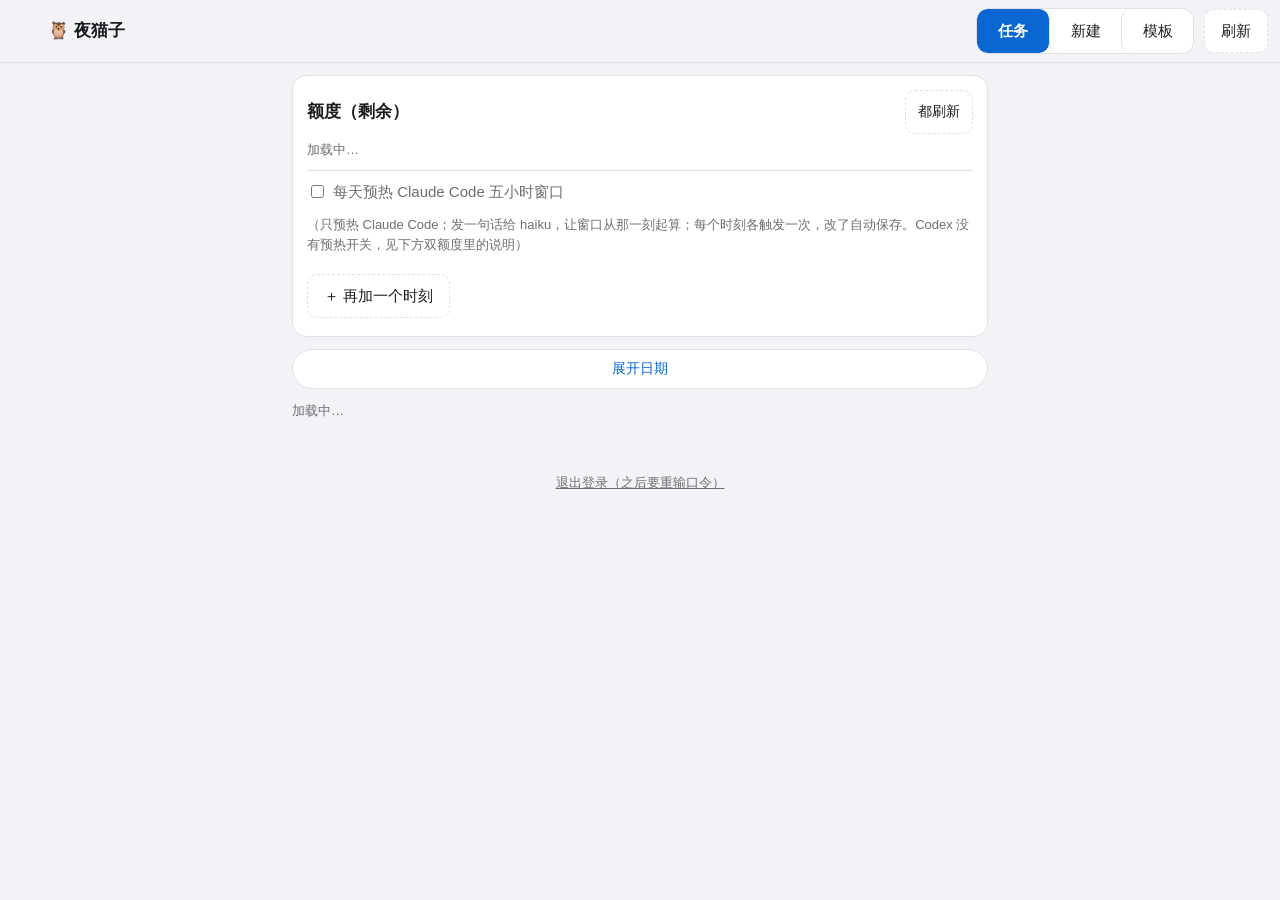
==== commit 5f8920b6: "S8.1: 修复符号链接越界读取、审稿选项被清空、index.html 重复表单、多轮详情归属错乱四项阻断" ====
--- a/web/index.html
+++ b/web/index.html
@@ -215,47 +215,6 @@
     </form>
   </section>
 
-        <label for="f-sessionleft"><b>五小时额度剩余低于多少 % 就暂停等刷新</b></label>
-        <input type="number" id="f-sessionleft" min="0" max="100" step="1">
-        <p class="hint">到线时注入"停下、定缓存闹钟等刷新"，刷新后自动继续。</p>
-
-        <label for="f-weekleft"><b>周额度剩余低于多少 % 就收尾交接</b></label>
-        <input type="number" id="f-weekleft" min="0" max="100" step="1">
-        <p class="hint">七日全模型线或该模型单独周线任一到线，注入"收尾写交接"，本周不续班。起跑前预检也按这两条线放行/推迟。</p>
-
-        <label for="f-modelleft"><b>该模型单独周额度剩余低于多少 % 就收尾交接</b></label>
-        <input type="number" id="f-modelleft" min="0" max="100" step="1">
-        <p class="hint">比如 Fable 有自己的周线。别的模型的周线到了不叫停本会话，只提示一句"别再派它的子 agent"。</p>
-
-        <label for="f-autointerrupt"><b>疑似卡住几分钟后自动按 Esc 中止</b></label>
-        <input type="number" id="f-autointerrupt" min="1" step="1">
-        <p class="hint">留空 = 不自动中止。正经的长构建也会显示卡住，默认不自动中止。</p>
-
-        <label for="f-chainmax"><b>一晚最多几班</b></label>
-        <input type="number" id="f-chainmax" min="1" max="20" step="1">
-
-        <label for="f-nohandover"><b>没交接时</b></label>
-        <select id="f-nohandover">
-          <option value="continue">续班（自己看 git log 判断进度）</option>
-          <option value="stop">停下等我（标 needs_attention）</option>
-        </select>
-      </details>
-
-      <div id="prompt-box">
-        <div class="prompt-head">
-          <label for="f-prompt"><b>最终提示词（会原样发给会话）</b></label>
-          <span id="tag-edited" class="tag-edited">已手改</span>
-          <button type="button" id="btn-regen" class="ghost" hidden>按模板重新生成</button>
-        </div>
-        <textarea id="f-prompt" class="mono tall" rows="10" required></textarea>
-        <p class="hint">标题 / 项目 / 模型 / 任务内容一变就自动按模板刷新；你一旦手改就不再覆盖。</p>
-      </div>
-
-      <p id="new-err" class="err" role="alert"></p>
-      <button type="submit" id="new-submit" class="primary" style="width:100%">建任务</button>
-    </form>
-  </section>
-
   <!-- ============ 模板页 ============ -->
   <section id="view-tpl" hidden>
     <p class="hint">下面按用途分了组；每条文案下面写着它的占位符和真实用途，改完统一点最下面「保存模板」。</p>
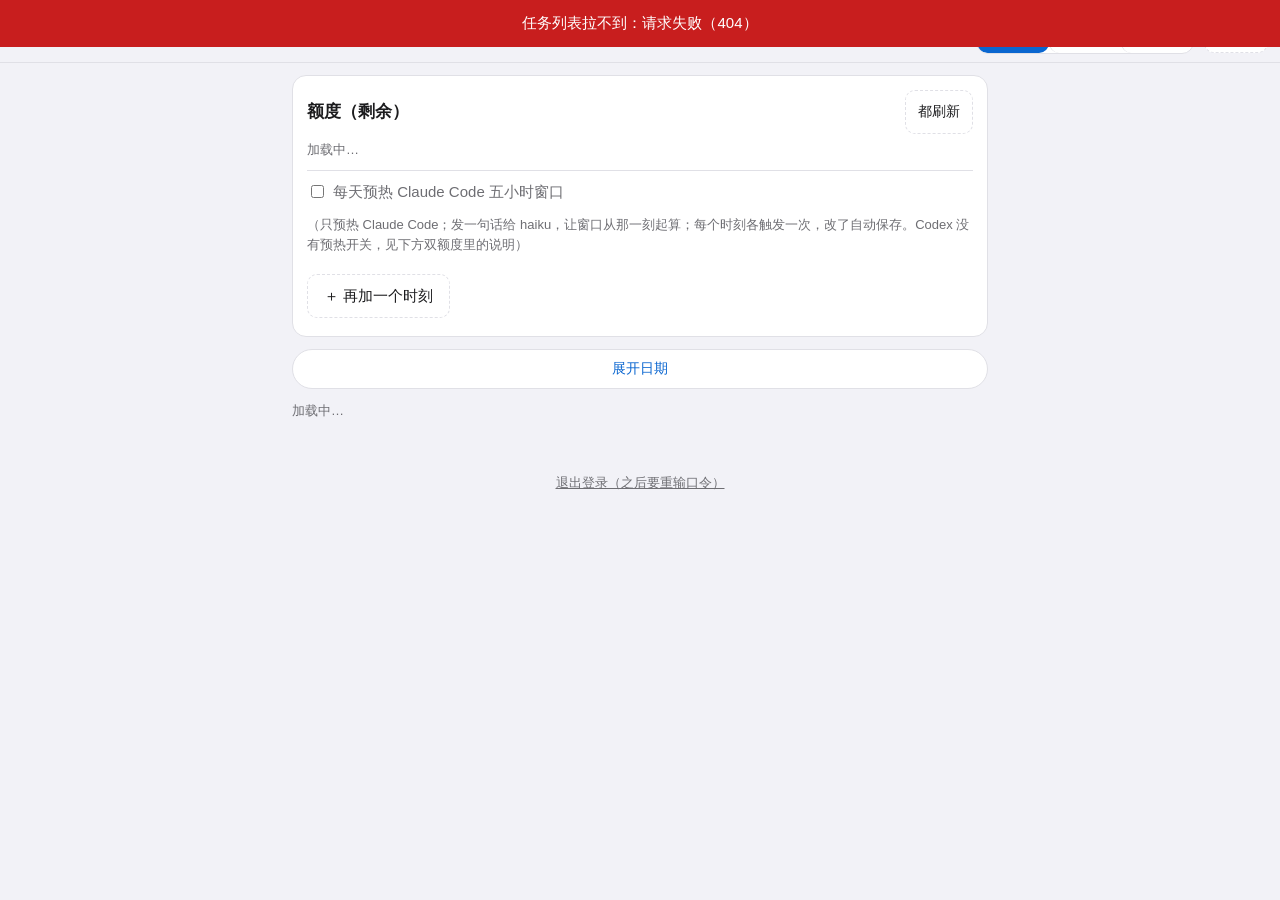
==== commit d9552391: "总review二 G11: 放行表外模型名 + 前端提示（C-§7 前半） validate_task 对不在 runner 模型表里的名字放行，只查形状 （^[a-z0-9][a-z0-9.\-]{" ====
--- a/web/index.html
+++ b/web/index.html
@@ -78,6 +78,7 @@
         <label for="f-model"><b>模型</b></label>
         <select id="f-model"></select>
         <input type="text" id="f-model-custom" placeholder="手输模型名" hidden>
+        <p class="hint" id="f-model-custom-hint" hidden>表外模型不受单模型周线保护，名字打错会起跑失败</p>
 
         <label for="f-effort"><b>思考档位</b></label>
         <select id="f-effort"></select>
@@ -90,7 +91,7 @@
       </div>
 
       <div id="after-box" hidden>
-        <label for="f-after-task"><b>前置任务（只列各链的根任务）</b></label>
+        <label for="f-after-task"><b>前置任务（最新在前；已结束的链不列）</b></label>
         <select id="f-after-task"></select>
         <label for="f-after-when"><b>条件</b></label>
         <select id="f-after-when">
@@ -142,6 +143,7 @@
           <label for="f-review-model"><b>审稿模型</b></label>
           <select id="f-review-model"></select>
           <input type="text" id="f-review-model-custom" placeholder="手输模型名" hidden>
+          <p class="hint" id="f-review-model-custom-hint" hidden>表外模型不受单模型周线保护，名字打错会起跑失败</p>
 
           <label for="f-review-effort"><b>审稿思考档位</b></label>
           <select id="f-review-effort"></select>
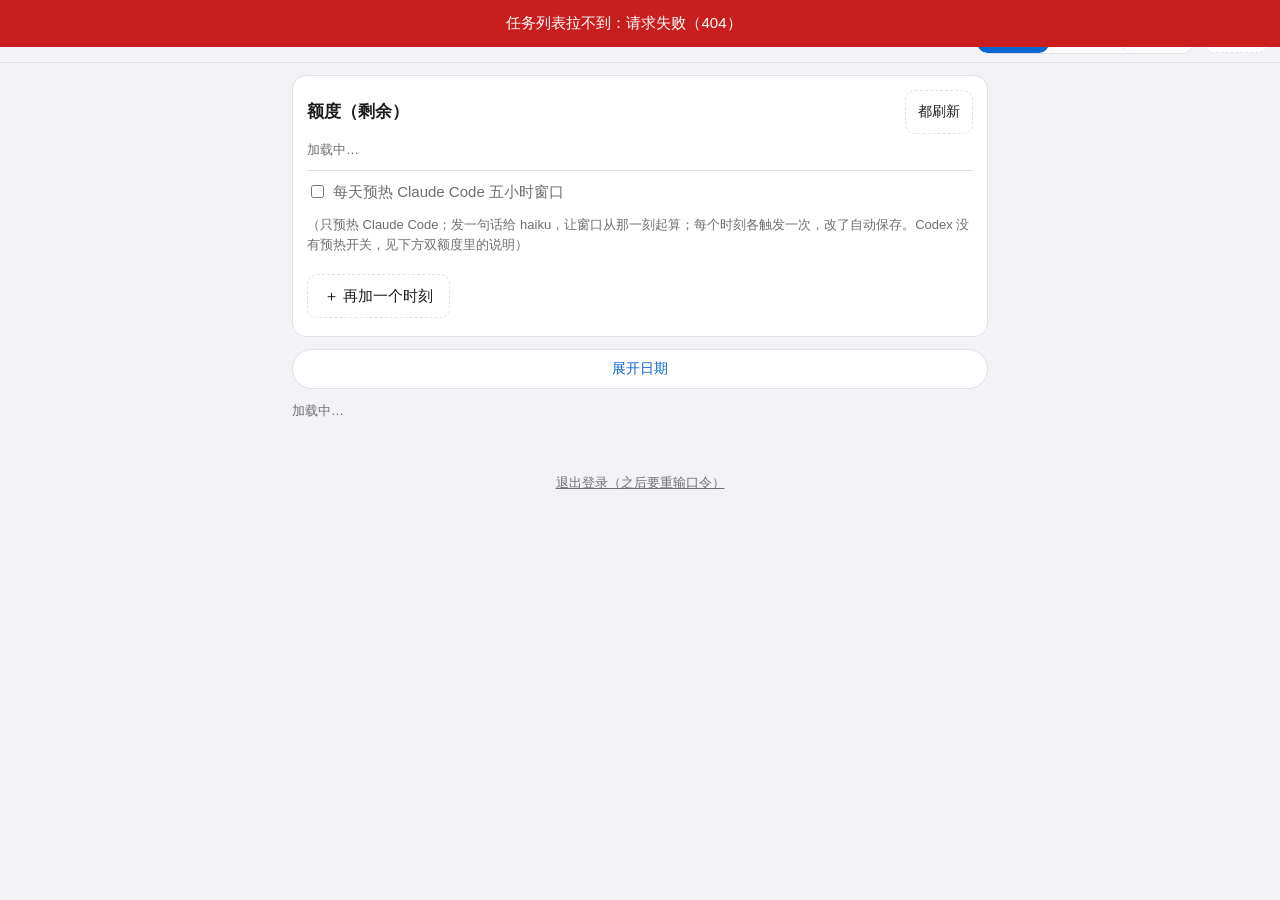
==== commit 915e30db: "总review二 G16: 网页横幅出错要留住、能手动关 banner(text, opts) 加 opts.sticky：api() 的两条失败路径（非 2xx 与 网络错误）传 sticky:tr" ====
--- a/web/index.html
+++ b/web/index.html
@@ -7,7 +7,10 @@
 <link rel="stylesheet" href="./style.css">
 </head>
 <body>
-<div id="banner" role="alert"></div>
+<div id="banner" role="alert">
+  <span id="banner-text"></span>
+  <button type="button" id="banner-close" aria-label="关闭提示" hidden>×</button>
+</div>
 
 <header class="topbar">
   <a id="link-home" class="ghost home-link" hidden></a>
--- a/web/style.css
+++ b/web/style.css
@@ -367,10 +367,26 @@
   background: var(--danger);
   color: #fff;
   text-align: center;
-  padding: 12px;
+  padding: 12px 44px 12px 12px;
   font-size: 15px;
 }
 #banner.show { display: block; }
+/* G16：sticky 横幅的关闭按钮，触摸区 ≥44px */
+#banner-close {
+  position: absolute;
+  top: 0;
+  right: 0;
+  width: 44px;
+  height: 44px;
+  min-width: 44px;
+  min-height: 44px;
+  border: none;
+  background: transparent;
+  color: #fff;
+  font-size: 20px;
+  line-height: 1;
+  cursor: pointer;
+}
 
 /* ---------- 登录 / 设置页 ---------- */
 
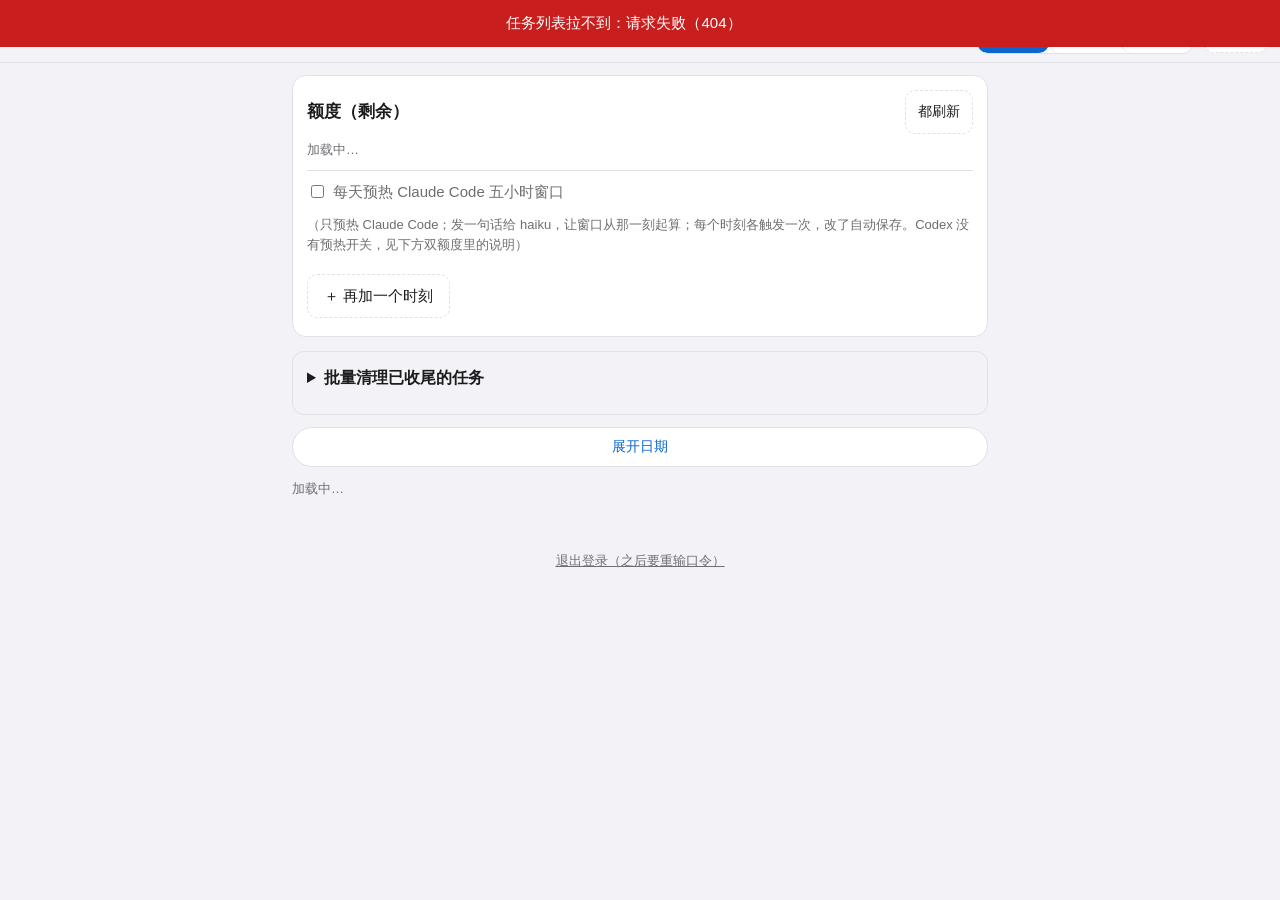
==== commit 967a4a55: "网页「批量清理已收尾的任务」：删两个日期之间已完成/已合并的整条链 POST /api/tasks/bulk-delete {from|null, to, dry_run}：按流水线整条算——每班都是" ====
--- a/web/index.html
+++ b/web/index.html
@@ -44,6 +44,16 @@
       <p id="warmup-state" class="hint"></p>
     </div>
     <div id="orphan-box" class="orphan-box" hidden></div>
+    <details class="box" id="bulk-box">
+      <summary>批量清理已收尾的任务</summary>
+      <div class="bulk-row">
+        <label>从 <input type="date" id="bulk-from"></label>
+        <label>到 <input type="date" id="bulk-to"></label>
+        <button type="button" id="bulk-preview" class="ghost">看看会删哪些</button>
+      </div>
+      <p class="hint">按整条链删：链里每一班都已结束、最新一班是已完成/已合并/已丢弃/已取消、且不占工作树的才删；失败、需要人工的不动。日期按开跑时间算，「从」留空 = 结束日期之前的全部。先列出来，确认了才真删。</p>
+      <div id="bulk-result"></div>
+    </details>
     <button type="button" id="cal-toggle" class="cal-toggle">展开日期</button>
     <div id="cal-panel" class="cal-panel" hidden>
       <input type="date" id="cal-jump" class="cal-jump">
--- a/web/style.css
+++ b/web/style.css
@@ -657,3 +657,10 @@
 .warmup-times .x { min-height: 44px; min-width: 44px; }
 
 html, body { overflow-x: hidden; }
+
+/* 9/8 批量清理 */
+.bulk-row { display: flex; flex-wrap: wrap; gap: 8px 12px; align-items: center; margin: 4px 0 8px; }
+.bulk-row label { display: inline-flex; align-items: center; gap: 6px; font-size: 14px; }
+.bulk-row input[type="date"] { min-height: 44px; }
+.bulk-list { padding-left: 18px; font-size: 14px; margin: 6px 0 10px; }
+.bulk-list li { margin: 2px 0; word-break: break-all; }
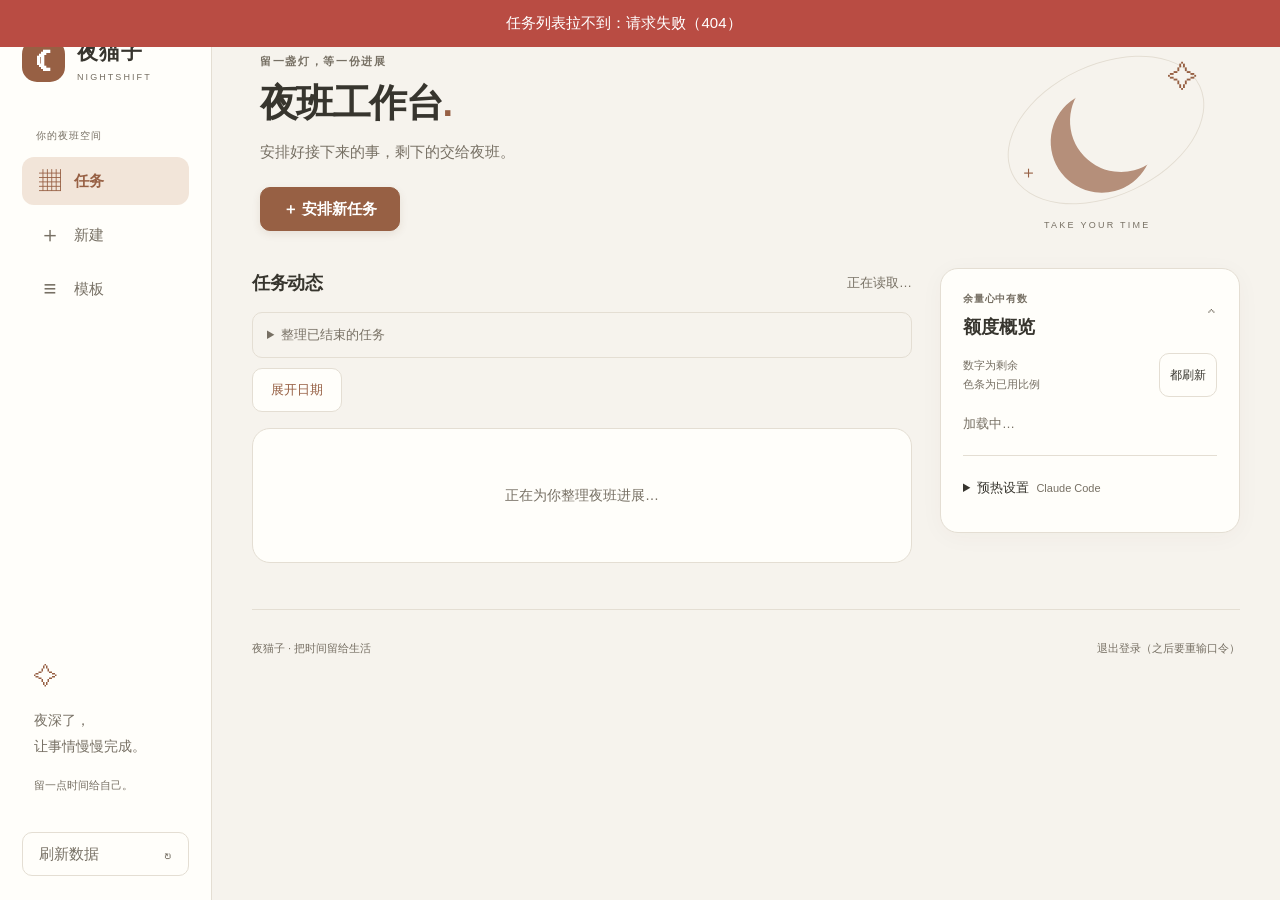
==== commit a3bf52d2: "美化夜班工作台：暖色主题与桌面手机自适应布局" ====
--- a/web/index.html
+++ b/web/index.html
@@ -2,50 +2,68 @@
 <html lang="zh-CN">
 <head>
 <meta charset="utf-8">
-<meta name="viewport" content="width=device-width, initial-scale=1">
+<meta name="viewport" content="width=device-width, initial-scale=1, viewport-fit=cover">
 <title>夜猫子 · 任务台</title>
 <link rel="stylesheet" href="./style.css">
 </head>
-<body>
+<body class="workspace">
+<a class="skip-link" href="#main-content">跳到内容</a>
 <div id="banner" role="alert">
   <span id="banner-text"></span>
   <button type="button" id="banner-close" aria-label="关闭提示" hidden>×</button>
 </div>
 
 <header class="topbar">
+  <div class="brand"><span class="brand-mark" aria-hidden="true">☾</span><span>夜猫子<small>NIGHTSHIFT</small></span></div>
+  <p class="nav-label">你的夜班空间</p>
+  <nav class="seg" aria-label="页面切换">
+    <button type="button" id="tab-tasks" aria-selected="true" aria-controls="view-tasks"><span class="nav-icon" aria-hidden="true">▦</span>任务</button>
+    <button type="button" id="tab-new" aria-selected="false" aria-controls="view-new"><span class="nav-icon" aria-hidden="true">＋</span>新建</button>
+    <button type="button" id="tab-tpl" aria-selected="false" aria-controls="view-tpl"><span class="nav-icon" aria-hidden="true">≡</span>模板</button>
+  </nav>
+  <div class="sidebar-note"><span aria-hidden="true">✧</span><p>夜深了，<br>让事情慢慢完成。</p><small>留一点时间给自己。</small></div>
   <a id="link-home" class="ghost home-link" hidden></a>
-  <div class="brand">🦉 夜猫子</div>
-  <nav class="seg" aria-label="页面切换">
-    <button type="button" id="tab-tasks" aria-selected="true">任务</button>
-    <button type="button" id="tab-new" aria-selected="false">新建</button>
-    <button type="button" id="tab-tpl" aria-selected="false">模板</button>
-  </nav>
-  <button type="button" id="btn-refresh" class="ghost" title="重拉任务列表和额度缓存">刷新</button>
+  <button type="button" id="btn-refresh" class="ghost" title="重拉任务列表和额度缓存">刷新数据 <span aria-hidden="true">↻</span></button>
 </header>
 
-<div class="wrap">
+<main class="wrap" id="main-content" tabindex="-1">
 
   <!-- ============ 任务页 ============ -->
-  <section id="view-tasks">
-    <div class="card" id="quota-box">
+  <section id="view-tasks" aria-label="任务工作台">
+    <div class="welcome">
+      <div><p class="eyebrow">留一盏灯，等一份进展</p><h1>夜班工作台<span class="heading-dot">.</span></h1><p class="welcome-copy">安排好接下来的事，剩下的交给夜班。</p>
+        <button type="button" class="primary" id="btn-create">＋ 安排新任务</button>
+      </div>
+      <div class="night-art" aria-hidden="true"><span class="orbit"></span><span class="moon"></span><span class="star star-one">✧</span><span class="star star-two">＋</span><span class="art-caption">TAKE YOUR TIME</span></div>
+    </div>
+    <div class="dashboard-grid">
+    <aside class="dashboard-side" aria-label="额度与预热">
+    <details class="card" id="quota-box" open>
+      <summary class="quota-summary"><span><span class="eyebrow">余量心中有数</span><strong>额度概览</strong></span><span class="quota-chevron" aria-hidden="true">⌄</span></summary>
       <div class="quota-head">
-        <h2 style="margin:0">额度（剩余）</h2>
+        <p class="hint quota-explainer">数字为剩余<br>色条为已用比例</p>
         <span class="quota-btns">
           <button type="button" id="btn-requery" class="ghost">都刷新</button>
         </span>
       </div>
       <div id="quota-body"><p class="hint">加载中…</p></div>
+      <details class="warmup-settings">
+      <summary>预热设置 <span class="hint">Claude Code</span></summary>
       <div class="warmup-row">
         <label class="inline"><input type="checkbox" id="w-enabled"> 每天预热 Claude Code 五小时窗口</label>
-        <span class="hint">（只预热 Claude Code；发一句话给 haiku，让窗口从那一刻起算；每个时刻各触发一次，改了自动保存。Codex 没有预热开关，见下方双额度里的说明）</span>
+        <span class="hint">在指定时刻向 Haiku 发一句话，开启五小时窗口，会消耗少量额度。每个时刻各触发一次，修改后自动保存；Codex 没有预热开关。</span>
       </div>
       <div id="w-times" class="warmup-times"></div>
       <button type="button" id="btn-warmup-add" class="ghost">＋ 再加一个时刻</button>
-      <p id="warmup-state" class="hint"></p>
-    </div>
+      <p id="warmup-state" class="hint" role="status"></p>
+      </details>
+    </details>
+    </aside>
+    <div class="task-column">
+    <div class="section-heading"><h2>任务动态</h2><span id="task-count" class="hint" role="status">正在读取…</span></div>
     <div id="orphan-box" class="orphan-box" hidden></div>
     <details class="box" id="bulk-box">
-      <summary>批量清理已收尾的任务</summary>
+      <summary>整理已结束的任务</summary>
       <div class="bulk-row">
         <label>从 <input type="date" id="bulk-from"></label>
         <label>到 <input type="date" id="bulk-to"></label>
@@ -54,9 +72,9 @@
       <p class="hint">按整条链删：链里每一班都已结束、最新一班是已完成/已合并/已丢弃/已取消、且不占工作树的才删；失败、需要人工的不动。日期按开跑时间算，「从」留空 = 结束日期之前的全部。先列出来，确认了才真删。</p>
       <div id="bulk-result"></div>
     </details>
-    <button type="button" id="cal-toggle" class="cal-toggle">展开日期</button>
+    <button type="button" id="cal-toggle" class="cal-toggle" aria-expanded="false" aria-controls="cal-panel">展开日期</button>
     <div id="cal-panel" class="cal-panel" hidden>
-      <input type="date" id="cal-jump" class="cal-jump">
+      <input type="date" id="cal-jump" class="cal-jump" aria-label="筛选任务日期">
       <div class="cal-head">
         <button type="button" id="cal-prev" class="ghost cal-nav" aria-label="上个月">‹</button>
         <span id="cal-title" class="cal-title"></span>
@@ -65,12 +83,16 @@
       <div id="cal-grid" class="cal-grid"></div>
       <div id="cal-filter-hint" class="cal-filter-hint" hidden></div>
     </div>
-    <div id="task-list"><p class="hint">加载中…</p></div>
+    <div id="task-list"><p class="empty-state">正在为你整理夜班进展…</p></div>
+    </div>
+    </div>
   </section>
 
   <!-- ============ 新建 / 编辑页 ============ -->
   <section id="view-new" hidden>
-    <h2 id="form-title">新建任务</h2>
+    <p class="eyebrow">把下一件事安排好</p>
+    <h1 id="form-title">新建任务</h1>
+    <p class="page-intro">写下想完成的事，选一个合适的时间出发。</p>
     <p id="edit-hint" class="edit-hint" hidden>
       这一班正在跑：改额度线立即生效，改任务内容影响下一班，这一班的提示词不能改。
     </p>
@@ -232,6 +254,8 @@
 
   <!-- ============ 模板页 ============ -->
   <section id="view-tpl" hidden>
+    <p class="eyebrow">每次开工，都有默契</p>
+    <h1>任务模板</h1>
     <p class="hint">下面按用途分了组；每条文案下面写着它的占位符和真实用途，改完统一点最下面「保存模板」。</p>
 
     <h2 class="tpl-group">施工</h2>
@@ -342,8 +366,8 @@
     <button type="button" id="btn-save-tpl" class="primary" style="width:100%">保存模板</button>
   </section>
 
-  <p class="foot"><button type="button" id="btn-logout" class="link-btn">退出登录（之后要重输口令）</button></p>
-</div>
+  <p class="foot"><span>夜猫子 · 把时间留给生活</span><button type="button" id="btn-logout" class="link-btn">退出登录（之后要重输口令）</button></p>
+</main>
 
 <!-- ============ 捎话弹层 ============ -->
 <div id="msg-overlay" class="overlay msg-overlay">
--- a/web/style.css
+++ b/web/style.css
@@ -1,47 +1,54 @@
-/* 夜班前端样式：系统字体栈、深浅两套变量、手机优先。
-   点按区域一律 ≥44px 高，字号 ≥15px。 */
+/* 夜班工作台：暖纸色、系统字体、桌面分栏与手机底部导航。 */
 
 :root {
-  --bg: #f2f2f7;
-  --card: #ffffff;
-  --text: #1c1c1e;
-  --muted: #6e6e73;
-  --line: #e0e0e6;
-  --accent: #0a66d0;
-  --accent-weak: #e3eefc;
-  --ok: #1f9d4d;
-  --warn: #b97900;
-  --warn-bg: #fdf3d7;
-  --danger: #c81e1e;
-  --danger-bg: #fde8e8;
-  --purple: #7627bb;
-  --chip-sched: #6e6e73;
-  --chip-done: #48484a;
-  --chip-cancel: #9a9aa0;
-  --screen-bg: #0c0c0f;
-  --screen-text: #d6f2d6;
+  color-scheme: light;
+  --bg: #f6f3ed;
+  --card: #fffefa;
+  --surface: #eee9df;
+  --text: #37352e;
+  --muted: #777064;
+  --line: #e4ded3;
+  --accent: #976044;
+  --accent-weak: #f2e5d9;
+  --on-accent: #ffffff;
+  --ok: #527562;
+  --warn: #a77429;
+  --warn-bg: #f8ecd3;
+  --danger: #b94c43;
+  --danger-bg: #fae9e4;
+  --purple: #827096;
+  --chip-sched: #777368;
+  --chip-done: #63766a;
+  --chip-cancel: #78736c;
+  --screen-bg: #242620;
+  --screen-text: #e1e8d6;
+  --shadow: 0 4px 24px rgba(72, 52, 31, .035);
 }
 
 @media (prefers-color-scheme: dark) {
   :root {
-    --bg: #000000;
-    --card: #1c1c1e;
-    --text: #f2f2f7;
-    --muted: #98989d;
-    --line: #38383a;
-    --accent: #409cff;
-    --accent-weak: #10263f;
-    --ok: #30d158;
-    --warn: #ffd60a;
-    --warn-bg: #3a3009;
-    --danger: #ff6961;
-    --danger-bg: #3d1210;
-    --purple: #bf7af0;
-    --chip-sched: #98989d;
-    --chip-done: #d1d1d6;
-    --chip-cancel: #6e6e73;
-    --screen-bg: #000000;
-    --screen-text: #d6f2d6;
+    color-scheme: dark;
+    --bg: #211f1c;
+    --card: #2b2823;
+    --surface: #343029;
+    --text: #f0e8db;
+    --muted: #b6ab9b;
+    --line: #464035;
+    --accent: #e0ab87;
+    --accent-weak: #443329;
+    --on-accent: #2b2019;
+    --ok: #8baa92;
+    --warn: #deb363;
+    --warn-bg: #433621;
+    --danger: #ee9386;
+    --danger-bg: #482e29;
+    --purple: #bdacd0;
+    --chip-sched: #aaa190;
+    --chip-done: #9fae9d;
+    --chip-cancel: #afa596;
+    --screen-bg: #191b17;
+    --screen-text: #e1e8d6;
+    --shadow: none;
   }
 }
 
@@ -99,7 +106,7 @@
 .seg button + button { border-left: 1px solid var(--line); }
 .seg button[aria-selected="true"] {
   background: var(--accent);
-  color: #fff;
+  color: var(--on-accent);
   font-weight: 600;
 }
 
@@ -122,18 +129,18 @@
 button.primary {
   background: var(--accent);
   border-color: var(--accent);
-  color: #fff;
+  color: var(--on-accent);
   font-weight: 600;
 }
 button.danger { color: var(--danger); border-color: var(--danger); background: transparent; }
-button.ghost { border-style: dashed; }
+button.ghost { border-color: var(--line); background: transparent; }
 button:disabled { opacity: 0.5; cursor: default; }
 
 label { display: block; font-size: 15px; margin: 14px 0 4px; color: var(--muted); }
 label b { color: var(--text); font-weight: 600; }
 
 input[type="text"], input[type="password"], input[type="number"],
-input[type="datetime-local"], select, textarea {
+input[type="datetime-local"], input[type="date"], input[type="time"], select, textarea {
   width: 100%;
   min-height: 44px;
   padding: 10px 12px;
@@ -573,7 +580,6 @@
   border: 1px solid var(--line);
   border-radius: 10px;
   font-size: 15px;
-  color-scheme: light dark;
 }
 .cal-head {
   display: flex;
@@ -656,7 +662,7 @@
 .warmup-times input[type="time"] { min-height: 44px; }
 .warmup-times .x { min-height: 44px; min-width: 44px; }
 
-html, body { overflow-x: hidden; }
+/* 宽内容在所属组件内折行，不靠裁剪整页掩盖溢出。 */
 
 /* 9/8 批量清理 */
 .bulk-row { display: flex; flex-wrap: wrap; gap: 8px 12px; align-items: center; margin: 4px 0 8px; }
@@ -664,3 +670,233 @@
 .bulk-row input[type="date"] { min-height: 44px; }
 .bulk-list { padding-left: 18px; font-size: 14px; margin: 6px 0 10px; }
 .bulk-list li { margin: 2px 0; word-break: break-all; }
+
+/* ---------- 温暖工作台：共用的层级与触控细节 ---------- */
+[hidden] { display: none !important; }
+body { -webkit-font-smoothing: antialiased; }
+button, input, select, textarea { font-family: inherit; }
+button, .btn, summary { transition: background-color .16s, border-color .16s, box-shadow .16s; }
+input[type="checkbox"], input[type="radio"] { accent-color: var(--accent); flex-shrink: 0; width: 18px; height: 18px; }
+input, select, textarea { min-width: 0; max-width: 100%; }
+input:not([type="checkbox"]):not([type="radio"]), select, textarea { background: var(--card); }
+input:focus, select:focus, textarea:focus, button:focus-visible, a:focus-visible, summary:focus-visible {
+  outline: 2px solid var(--accent); outline-offset: 3px;
+}
+a { color: var(--accent); }
+button.primary { color: var(--on-accent); box-shadow: 0 3px 8px rgba(96, 59, 34, .1); }
+button.danger.solid { color: var(--on-accent); }
+.hint { line-height: 1.7; }
+.eyebrow { margin: 0 0 8px; font-size: 11px; letter-spacing: .15em; color: var(--muted); font-weight: 600; }
+h1 { font-size: 30px; letter-spacing: -.04em; font-weight: 650; line-height: 1.3; }
+h2 { font-size: 18px; letter-spacing: -.02em; }
+.page-intro { color: var(--muted); font-size: 14px; margin: 8px 0 28px; }
+.card { border-radius: 18px; padding: 22px; box-shadow: var(--shadow); }
+.skip-link { position: fixed; top: -100px; left: 16px; z-index: 100; padding: 12px; background: var(--card); border-radius: 8px; }
+.skip-link:focus { top: 12px; }
+.brand { display: flex; align-items: center; gap: 12px; font-size: 21px; letter-spacing: .04em; }
+.brand small { display: block; margin-top: 3px; font-size: 9px; letter-spacing: .23em; color: var(--muted); font-weight: 500; }
+.brand-mark { display: inline-flex; align-items: center; justify-content: center; width: 43px; height: 43px; border-radius: 15px; background: var(--accent); color: var(--on-accent); font-family: Georgia, serif; font-size: 32px; line-height: 1; }
+.topbar { background: var(--card); }
+.nav-icon { display: inline-block; width: 24px; font-size: 22px; line-height: 1; font-weight: 400; }
+.seg { gap: 6px; border: 0; background: transparent; overflow: visible; }
+.seg button { display: flex; align-items: center; gap: 12px; border-radius: 12px; color: var(--muted); }
+.seg button + button { border: 0; }
+.seg button[aria-selected="true"] { background: var(--accent-weak); color: var(--accent); }
+#btn-refresh { display: flex; align-items: center; justify-content: space-between; gap: 10px; color: var(--muted); }
+.welcome { display: flex; align-items: center; justify-content: space-between; gap: 24px; padding: 24px 8px 36px; }
+.welcome h1 { font-size: 38px; margin: 10px 0; }
+.heading-dot { color: var(--accent); }
+.welcome-copy { font-size: 15px; color: var(--muted); margin: 12px 0 24px; }
+.welcome .primary { padding-inline: 22px; }
+.night-art { position: relative; flex: 0 0 240px; height: 180px; }
+.orbit { position: absolute; width: 208px; height: 132px; left: 10px; top: 12px; border: 1px solid var(--line); border-radius: 50%; transform: rotate(-25deg); }
+.moon { position: absolute; top: 18px; left: 78px; width: 102px; height: 102px; border-radius: 50%; box-shadow: -24px 15px 0 0 var(--accent); transform: rotate(-15deg); opacity: .68; }
+.star { position: absolute; color: var(--accent); font-size: 30px; }
+.star-one { left: 176px; top: 3px; }
+.star-two { left: 28px; top: 108px; font-size: 17px; }
+.art-caption { position: absolute; bottom: 0; left: 52px; font-size: 9px; letter-spacing: .25em; color: var(--muted); }
+.dashboard-grid { display: grid; grid-template-columns: minmax(0, 1fr) 300px; gap: 28px; align-items: start; }
+.dashboard-side { grid-column: 2; grid-row: 1; min-width: 0; }
+.task-column { grid-column: 1; grid-row: 1; min-width: 0; }
+.section-heading { display: flex; align-items: center; justify-content: space-between; gap: 12px; margin: 0 0 14px; }
+.section-heading h2 { margin: 0; }
+#task-count { font-variant-numeric: tabular-nums; }
+#quota-box { margin: 0; padding: 22px; }
+.quota-head { flex-wrap: nowrap; margin-bottom: 16px; }
+.quota-summary { display: flex; align-items: center; justify-content: space-between; gap: 12px; min-height: 44px; cursor: pointer; list-style: none; }
+.quota-summary::-webkit-details-marker { display: none; }
+.quota-summary .eyebrow { display: block; font-size: 10px; letter-spacing: .08em; }
+.quota-summary strong { font-size: 18px; font-weight: 600; }
+.quota-chevron { color: var(--muted); font-size: 20px; }
+#quota-box[open] .quota-chevron { transform: rotate(180deg); }
+#quota-box[open] .quota-summary { margin-bottom: 12px; }
+.quota-head .eyebrow { font-size: 10px; letter-spacing: .08em; }
+.quota-btns { flex-shrink: 0; }
+.quota-btns button { font-size: 12px; padding-inline: 10px; }
+.quota-explainer { font-size: 11px; margin: 0; }
+.quota-runner { margin: 0 0 20px; }
+.quota-runner + .quota-runner { padding-top: 20px; border-top: 1px solid var(--line); }
+.quota-runner h3 { display: flex; align-items: center; gap: 8px; margin-bottom: 16px; font-size: 14px; color: var(--text); }
+.quota-runner h3::before { content: ''; width: 7px; height: 7px; border-radius: 50%; background: var(--accent); }
+.quota-runner + .quota-runner h3::before { background: var(--ok); }
+.bar-block { margin-bottom: 15px; }
+.bar { height: 5px; margin-top: 8px; background: var(--surface); }
+.bar-label { gap: 8px; font-size: 12px; overflow-wrap: anywhere; }
+.bar-label span:first-child { min-width: 0; }
+.bar-label span:last-child { color: var(--text); font-weight: 600; font-variant-numeric: tabular-nums; flex-shrink: 0; }
+.bar-resets, .quota-line { font-size: 12px; }
+.warmup-settings { border-top: 1px solid var(--line); margin-top: 20px; padding-top: 10px; }
+.warmup-settings summary { min-height: 44px; cursor: pointer; font-size: 13px; line-height: 44px; }
+.warmup-settings summary .hint { margin-left: 4px; font-size: 11px; }
+.warmup-row { margin-top: 0; padding-top: 8px; border: 0; }
+.warmup-row label.inline { font-size: 13px; align-items: start; }
+.warmup-row .hint { font-size: 12px; }
+#btn-warmup-add { width: 100%; font-size: 13px; }
+#bulk-box { background: transparent; margin: 0 0 10px; padding: 0 14px; border-radius: 10px; }
+#bulk-box summary { font-size: 13px; font-weight: 400; color: var(--muted); }
+#bulk-box[open] { padding-bottom: 14px; background: var(--card); }
+.cal-toggle { width: auto; min-height: 44px; margin: 0 0 16px; border-radius: 10px; padding-inline: 18px; font-size: 13px; }
+.cal-panel { max-width: 420px; margin: 0 0 18px; }
+.cal-day { padding: 0; min-width: 0; min-height: 44px; }
+.cal-filter-hint { gap: 8px; }
+.cal-filter-hint button { min-height: 44px; }
+#task-list .card { margin: 0 0 18px; }
+.task-head { gap: 8px; align-items: center; }
+.task-title { order: -1; flex: 1 0 100%; min-width: 0; margin-bottom: 6px; font-size: 20px; line-height: 1.5; }
+.task-id { display: block; flex-basis: 100%; font-size: 10px; opacity: .8; margin-top: 3px; overflow-wrap: anywhere; }
+.chip { font-size: 11px; padding: 3px 9px; letter-spacing: .02em; white-space: normal; overflow-wrap: anywhere; max-width: 100%; }
+.runner-chip { color: var(--muted); background: var(--surface); font-weight: 400; }
+.task-meta { font-size: 12px; margin-top: 10px; line-height: 1.8; }
+.task-when { font-size: 13px; margin: 12px 0; overflow-wrap: anywhere; }
+.lastmsg { border-left: 2px solid var(--line); padding-left: 12px; color: var(--muted); line-height: 1.8; margin-top: 14px; }
+.actions { gap: 8px; padding-top: 14px; border-top: 1px solid var(--line); margin-top: 18px; }
+.actions button { font-size: 13px; min-width: 76px; padding: 8px 12px; }
+.empty-state { text-align: center; padding: 54px 24px; border: 1px solid var(--line); border-radius: 18px; background: var(--card); color: var(--muted); font-size: 14px; line-height: 1.8; }
+.empty-state h3 { color: var(--text); font-size: 19px; margin: 14px 0 8px; }
+.empty-state p { margin: 0 auto 24px; max-width: 320px; }
+.empty-mark { font: 48px Georgia, serif; color: var(--accent); }
+#view-new, #view-tpl { max-width: 860px; margin: 24px auto 0; padding: 32px 40px; background: var(--card); border: 1px solid var(--line); border-radius: 20px; box-shadow: var(--shadow); }
+#view-new h1, #view-tpl h1 { margin: 8px 0 12px; }
+#new-form > label, #only-create > label { margin-top: 24px; }
+#new-form input:not([type="checkbox"]):not([type="radio"]), #new-form select, #new-form textarea, #view-tpl textarea { background: var(--bg); }
+.choice-row { gap: 8px 20px; padding: 6px 0; }
+.choice-row label.inline { min-height: 36px; line-height: 1.7; font-size: 14px; }
+.choice-row code { overflow-wrap: anywhere; }
+details.box { background: var(--bg); padding-bottom: 4px; }
+details.box[open] { padding-bottom: 16px; }
+details.box summary { font-size: 14px; line-height: 1.8; padding-block: 10px; }
+.tpl-group { border-top: 1px solid var(--line); padding-top: 26px; margin-top: 36px; }
+#view-tpl h3 { margin-top: 24px; }
+#view-tpl textarea { margin-top: 10px; }
+#new-submit, #btn-save-tpl { margin-top: 16px; }
+.foot { display: flex; align-items: center; justify-content: space-between; gap: 12px; margin: 32px 0 0; padding-top: 16px; border-top: 1px solid var(--line); color: var(--muted); font-size: 11px; }
+.foot .link-btn { font-size: 11px; text-decoration: none; padding: 0; }
+.msg-card { padding: 24px; border: 1px solid var(--line); border-radius: 20px; max-height: calc(100dvh - 32px); overflow-y: auto; }
+.msg-overlay { background: rgba(28, 25, 20, .5); backdrop-filter: blur(6px); }
+.overlay .overlay-bar { flex-wrap: wrap; }
+.overlay .overlay-bar .t { overflow-wrap: anywhere; min-width: 0; }
+.auth-page { min-height: 100vh; min-height: 100dvh; display: grid; place-items: center; padding: 32px 20px; background: radial-gradient(ellipse at 15% 10%, var(--accent-weak), transparent 60%), var(--bg); }
+.auth-box { width: 100%; max-width: 440px; margin: 0; padding: 40px; background: var(--card); border: 1px solid var(--line); border-radius: 24px; box-shadow: var(--shadow); }
+.auth-brand { text-align: center; }
+.auth-brand .brand-mark { width: 56px; height: 56px; font-size: 40px; border-radius: 18px; margin-bottom: 20px; }
+.auth-box h1 { font-size: 28px; margin-top: 24px; }
+.auth-box .page-intro { text-align: center; }
+.auth-box .note { border-top: 1px solid var(--line); padding-top: 18px; font-size: 12px; line-height: 1.8; overflow-wrap: anywhere; }
+
+/* 桌面：固定侧栏与真正利用横向空间的双栏工作区。 */
+@media (min-width: 1100px) {
+  .workspace .topbar { position: fixed; inset: 0 auto 0 0; width: 212px; padding: 36px 22px 24px; flex-direction: column; align-items: stretch; gap: 0; border-right: 1px solid var(--line); border-bottom: 0; }
+  .brand { margin: 0 0 44px; }
+  .nav-label { font-size: 10px; letter-spacing: .1em; color: var(--muted); margin: 0 14px 14px; }
+  .seg { flex-direction: column; }
+  .seg button { width: 100%; min-height: 48px; padding-inline: 16px; }
+  .sidebar-note { margin-top: auto; padding: 36px 12px; color: var(--muted); }
+  .sidebar-note > span { font-size: 24px; color: var(--accent); }
+  .sidebar-note p { font-size: 14px; line-height: 1.9; margin: 12px 0; }
+  .sidebar-note small { font-size: 11px; }
+  .home-link { margin: 0 0 10px; font-size: 13px; }
+  .workspace .wrap { max-width: 1580px; margin-left: 212px; padding: 28px 40px 24px; }
+}
+@media (min-width: 1600px) {
+  .workspace .wrap { padding-inline: 64px; }
+  .dashboard-grid { grid-template-columns: minmax(0, 1fr) 340px; gap: 36px; }
+}
+
+/* 平板：横向导航，额度并排，任务维持舒适的阅读宽度。 */
+@media (max-width: 1099px) {
+  .nav-label, .sidebar-note { display: none; }
+  .topbar { padding: 14px 24px; flex-wrap: wrap; gap: 16px; }
+  .brand { margin-right: auto; }
+  .workspace .wrap { max-width: 920px; padding: 20px 24px 24px; }
+  .home-link { font-size: 12px; padding: 0; margin: 0; max-width: 120px; overflow-wrap: anywhere; }
+  .dashboard-grid { grid-template-columns: minmax(0, 1fr); gap: 28px; }
+  .dashboard-side, .task-column { grid-column: 1; grid-row: auto; }
+  #quota-body { display: grid; grid-template-columns: repeat(2, minmax(0, 1fr)); gap: 24px; }
+  .quota-runner, .quota-runner + .quota-runner { margin: 0; padding: 0; border: 0; }
+  .quota-runner + .quota-runner { border-left: 1px solid var(--line); padding-left: 24px; }
+  .night-art { flex-basis: 220px; }
+}
+
+/* 手机：轻量顶栏与底部导航，给拇指和安全区留出空间。 */
+@media (max-width: 640px) {
+  .topbar { padding: 12px 18px; gap: 12px; padding-top: max(12px, env(safe-area-inset-top)); }
+  .brand { font-size: 18px; gap: 8px; }
+  .brand-mark { width: 36px; height: 36px; border-radius: 12px; font-size: 28px; }
+  .brand small { font-size: 8px; letter-spacing: .18em; }
+  #btn-refresh { font-size: 12px; padding: 8px 10px; min-width: 44px; }
+  .home-link { max-width: 80px; overflow-wrap: anywhere; }
+  .seg { position: fixed; bottom: 0; left: 0; right: 0; z-index: 30; justify-content: space-around; gap: 12px; padding: 8px 16px max(8px, env(safe-area-inset-bottom)); background: var(--card); border-top: 1px solid var(--line); border-radius: 18px 18px 0 0; box-shadow: 0 -4px 24px rgba(72, 52, 31, .04); }
+  .seg button { flex: 1; min-width: 0; min-height: 52px; flex-direction: column; justify-content: center; gap: 4px; padding: 6px 0; font-size: 11px; }
+  .nav-icon { width: auto; font-size: 22px; }
+  .workspace .wrap { padding: 8px 16px calc(100px + env(safe-area-inset-bottom)); }
+  .welcome { padding: 26px 4px 28px; gap: 0; position: relative; }
+  .welcome > div:first-child { position: relative; z-index: 1; }
+  .welcome h1 { font-size: 30px; }
+  .welcome .eyebrow { font-size: 10px; }
+  .welcome-copy { max-width: 220px; font-size: 13px; margin: 12px 0 18px; }
+  .welcome .primary { font-size: 13px; padding-inline: 16px; }
+  .night-art { position: absolute; right: 0; top: 22px; width: 240px; height: 180px; transform: scale(.52); transform-origin: right top; opacity: .6; }
+  .art-caption { display: none; }
+  .dashboard-grid { gap: 26px; }
+  #quota-box { padding: 18px; border-radius: 16px; }
+  .quota-head { margin-bottom: 8px; }
+  .quota-summary strong { font-size: 16px; }
+  .quota-summary .eyebrow { display: none; }
+  #quota-box:not([open]) { padding-block: 10px; }
+  #quota-body { gap: 14px; }
+  .quota-runner + .quota-runner { padding-left: 14px; }
+  .quota-runner h3 { font-size: 13px; margin-bottom: 12px; }
+  .bar-label { flex-wrap: wrap; gap: 0 4px; font-size: 11px; }
+  .bar-resets, .quota-line { font-size: 11px; line-height: 1.7; }
+  .warmup-settings { margin-top: 14px; padding-top: 4px; }
+  .section-heading h2 { font-size: 18px; }
+  .card { padding: 18px; border-radius: 16px; }
+  .task-title { font-size: 18px; }
+  .task-id { font-size: 10px; }
+  .actions { gap: 8px; }
+  .actions button { flex: 1 1 auto; min-width: 72px; }
+  .empty-state { padding: 36px 20px; }
+  #view-new, #view-tpl { margin-top: 20px; padding: 22px 18px; border-radius: 16px; }
+  #view-new h1, #view-tpl h1 { font-size: 26px; }
+  .choice-row { gap: 4px 14px; }
+  .choice-row label.inline { display: flex; flex-wrap: wrap; font-size: 13px; }
+  details.box { padding-inline: 12px; }
+  .foot { flex-direction: column; gap: 2px; margin-top: 24px; }
+  .auth-box { padding: 30px 24px; }
+  .msg-card { padding: 18px; }
+}
+@media (prefers-color-scheme: dark) {
+  .chip:not(.runner-chip) { color: #211f1c; }
+  .cal-day.selected { color: var(--on-accent); }
+  #banner, #banner-close { color: #211f1c; }
+}
+@media (hover: hover) {
+  button:not(:disabled):hover { border-color: var(--accent); background: var(--accent-weak); }
+  button.primary:not(:disabled):hover { background: var(--accent); filter: brightness(1.08); }
+  button.danger:not(:disabled):hover { background: var(--danger-bg); color: var(--danger); }
+  .seg button:hover { color: var(--accent); }
+  summary:hover { color: var(--accent); }
+}
+@media (prefers-reduced-motion: reduce) {
+  *, *::before, *::after { transition: none !important; scroll-behavior: auto !important; }
+}
